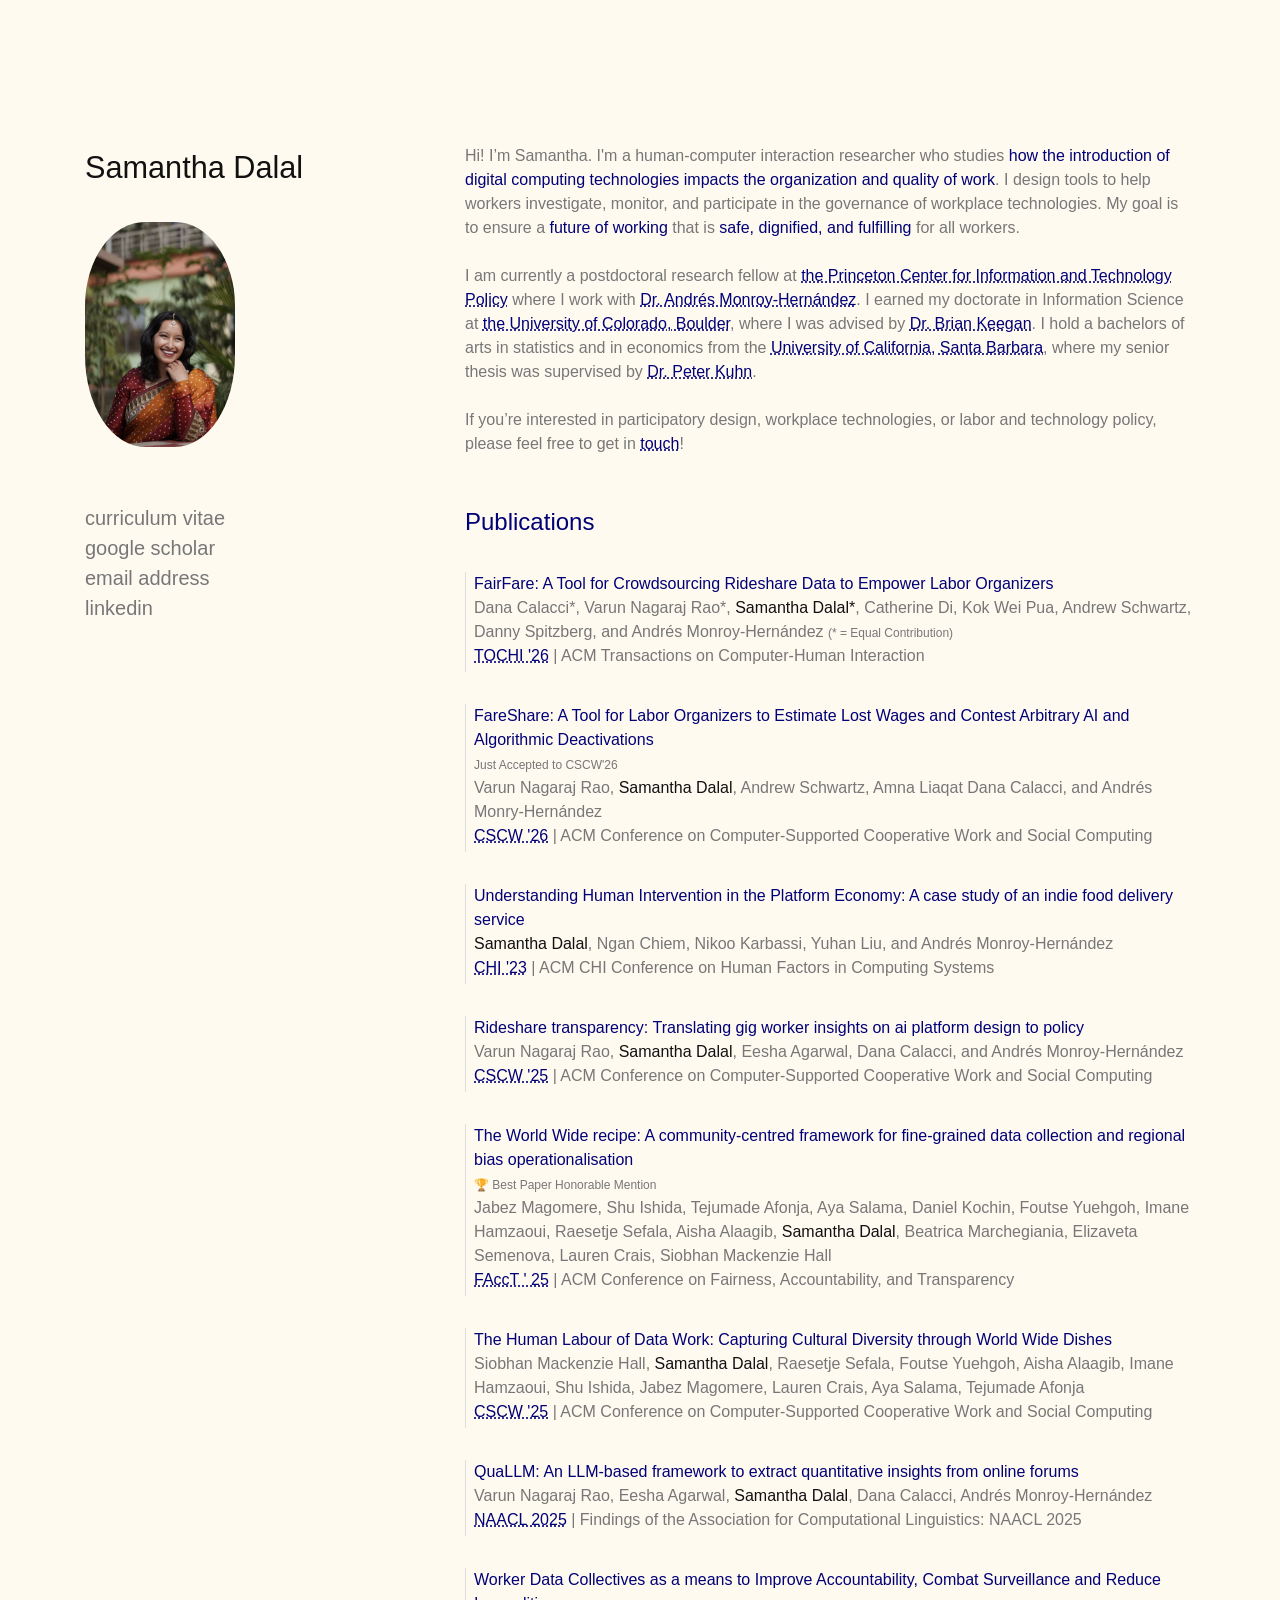
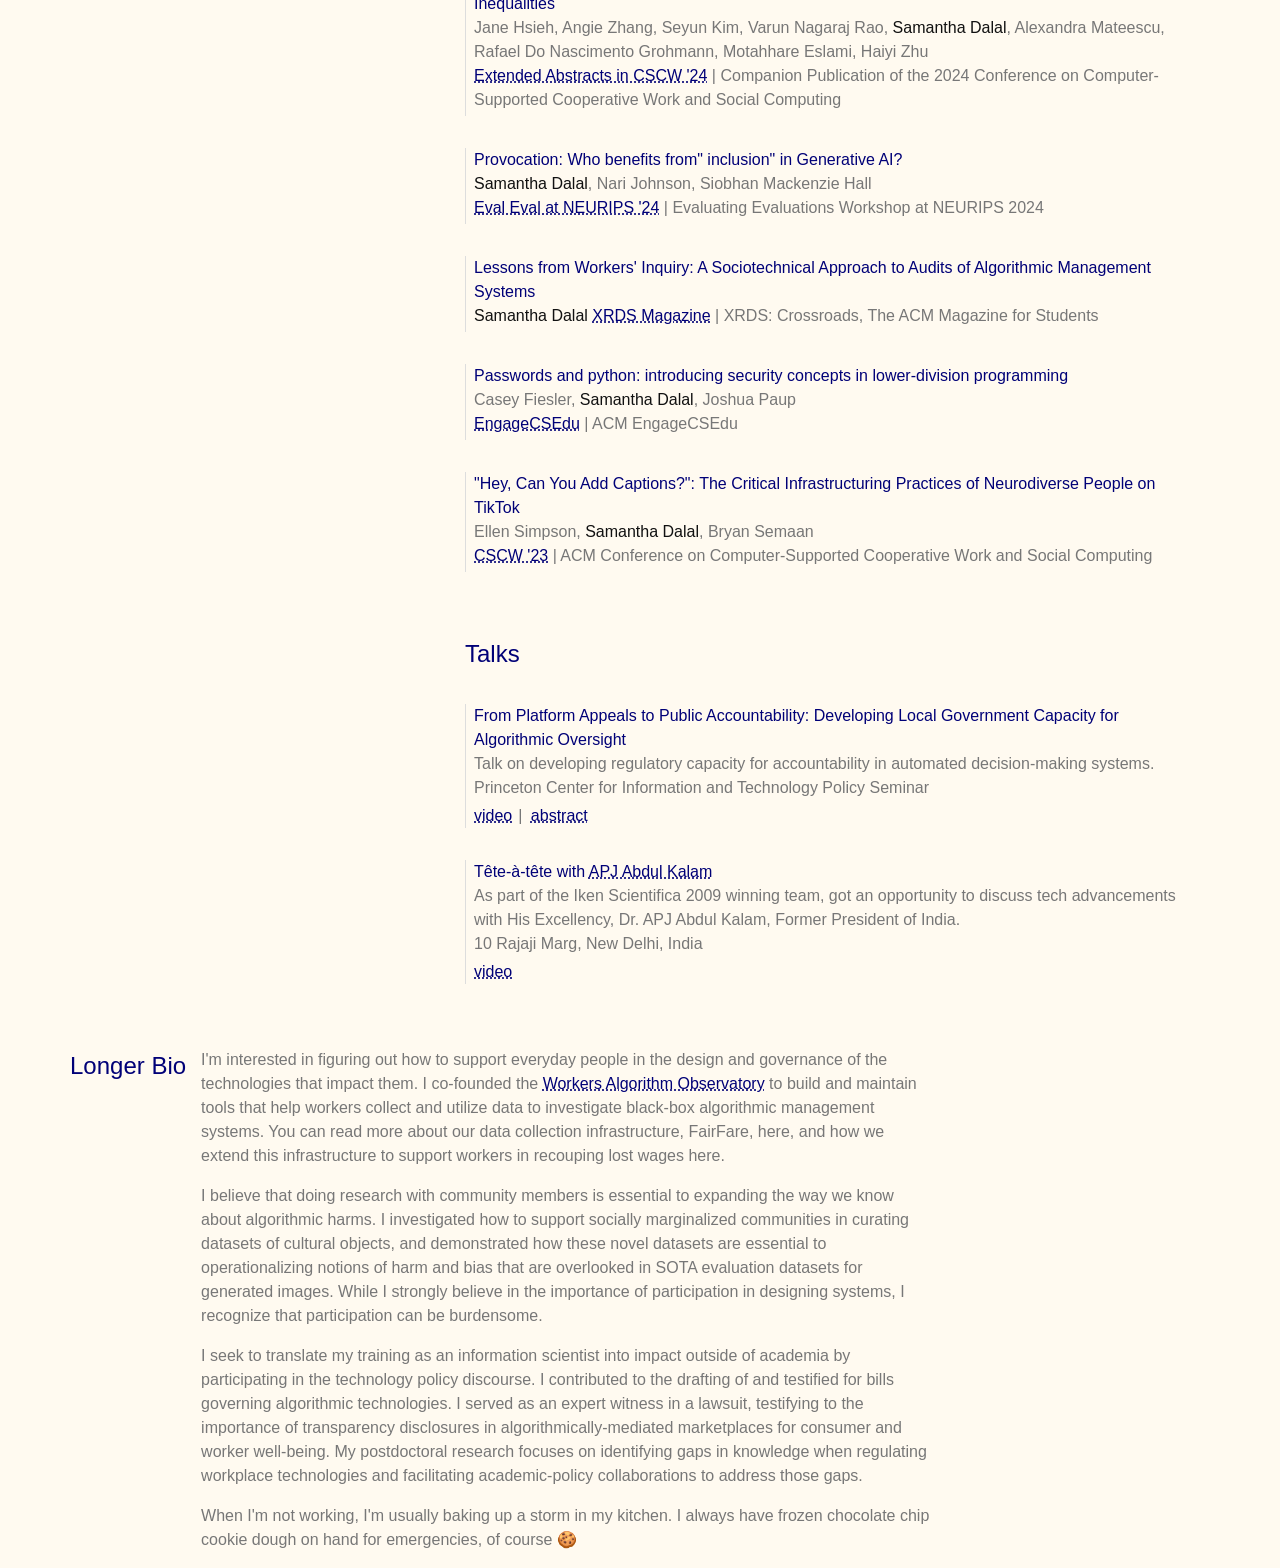
==== index.html @ c86e5bb7 "Update index.html" ====
<!doctype html>
<html lang="en">
  <head>

    <!-- Required meta tags -->
    <meta charset="utf-8">
    <meta name="viewport" content="width=device-width, initial-scale=1, shrink-to-fit=no">
    <meta name="description" content="Post-doctoral Fellow, Center for Information Technology Policy @ Princeton University">
    <meta name="author" content="Samantha Dalal">
    <meta name="theme-color" content="#222222">

    <link rel="apple-touch-icon" sizes="180x180" href="images/nicons/apple-touch-icon.png">
    <link rel="icon" type="image/png" sizes="32x32" href="images/nicons/favicon-32x32.png">
    <link rel="icon" type="image/png" sizes="16x16" href="images/nicons/favicon-16x16.png">

    <!-- Bootstrap CSS -->
    <link rel="stylesheet" href="https://stackpath.bootstrapcdn.com/bootstrap/4.4.1/css/bootstrap.min.css" integrity="sha384-Vkoo8x4CGsO3+Hhxv8T/Q5PaXtkKtu6ug5TOeNV6gBiFeWPGFN9MuhOf23Q9Ifjh" crossorigin="anonymous">
    <link rel="stylesheet" href="assets/style-3.css">
      
    <title>Samantha Dalal</title>
  </head>
  <body>
    <!-- <h1>Hello, world!</h1> -->
    <div class="container pt-5 allstuffp">
        <div class="row pt-5 allstuff">
            <div class="col-md-4 pt-5">
                <div class="fixed-posi">
                <p class="name">Samantha Dalal</p>
                <img src="images/DALAL_MSR_SMC_headshot.jpeg" class="profilepic pt-3 pb-2">
                <div class="pt-5 menur"><a class="menulink" target="_blank" href="assets/DALAL_CV_2025.pdf">curriculum vitae</a></div>
                <div class=""><a class="menulink" target="_blank" href="https://scholar.google.com/citations?user=IzIMNGkAAAAJ&hl=en">google scholar</a></div>
                <div class=""><a class="menulink" target="_blank" href="mailto:sd3765@princeton.edu">email address</a></div>
                <div class=""><a class="menulink" target="_blank" href="https://www.linkedin.com/in/samanthadalal/">linkedin</a></div>
                

                <!-- <div class="pt-5">usercontext</div> -->
                <!-- <div class="">travel history</div> -->
                <!-- <div class="">this template</div> -->
                </div>
            </div>
            <div class="col-md-8 pt-5 about">
              Hi! I’m Samantha. I'm a human-computer interaction researcher who studies <span style="color: #007;">how the introduction of digital 
              computing technologies impacts the organization and quality of work</span>. I design tools to help workers 
              investigate, monitor, and participate in the governance of workplace technologies. 
              My goal is to ensure a <span style="color: #007;">future of working</span> that is <span style="color: #007;">safe, dignified, and fulfilling</span> for all workers. <br> <br>

              I am currently a postdoctoral research fellow at <a class="in-text"
              href="https://citp.princeton.edu/"
              target="_blank">the Princeton Center for Information and Technology Policy</a> where I work with 
              <a class="in-text"
              href="https://www.andresmh.com/" 
              target="_blank">Dr. Andrés Monroy-Hernández</a>. I earned my doctorate in Information Science at <a class="in-text"
              href="https://www.colorado.edu/cmdi/infoscience"
              target="_blank">the University of Colorado, Boulder</a>, where I was advised by  <a class="in-text"
              href="https://www.brianckeegan.com/" 
              target="_blank">Dr. Brian Keegan</a>. I hold a bachelors of arts in statistics and in economics from the <a class="in-text"
              href="https://www.ucsb.edu/"
              target="_blank">University of California, Santa Barbara</a>, where my senior thesis was supervised by <a class="in-text"
              href="https://econ.ucsb.edu/people/faculty/peter-kuhn" 
              target="_blank">Dr. Peter Kuhn</a>.<br> <br>
              
              If you’re interested in participatory design, workplace technologies, or labor and technology policy, please feel 
              free to get in <a class="in-text" href="mailto:sd3765@princeton.edu">touch</a>!

                 <p class="header pt-5">Publications</p>
                 <div class="py-2">
                 <p class="paper my-2 pl-2">
                     <a class="papertitle" href="https://dl.acm.org/doi/10.1145/3769680" target="_blank">FairFare: A Tool for Crowdsourcing Rideshare Data to Empower Labor Organizers</a><br>
                     Dana Calacci*, Varun Nagaraj Rao*, <span class="thisauthor">Samantha Dalal*</span>, Catherine Di, Kok Wei Pua, Andrew Schwartz,
                     Danny Spitzberg, and Andrés Monroy-Hernández
                     <span class="noter"> (* = Equal Contribution)</span><br>
                     <span class="conf"><a class="confshort" href="https://dl.acm.org/journal/tochi">TOCHI '26</a> | ACM Transactions on Computer-Human Interaction</span><br>
                 </p>
                 </div>
                 <div class="py-2">
                 <p class="paper my-2 pl-2">
                     <a class="papertitle" href="https://arxiv.org/abs/2505.08904" target="_blank">FareShare: A Tool for Labor Organizers to Estimate Lost Wages and Contest Arbitrary 
                    AI and Algorithmic Deactivations</a><br>
                   <span class="noter">Just Accepted to CSCW'26</span><br>
                     Varun Nagaraj Rao, <span class="thisauthor">Samantha Dalal</span>, Andrew Schwartz, Amna Liaqat
                     Dana Calacci, and Andrés Monry-Hernández
                     <span class="conf"><a class="confshort" href="https://cscw.acm.org/2026/">CSCW '26</a> | ACM Conference on Computer-Supported Cooperative Work
                       and Social Computing</span><br>
                 </p>
                 </div>
                <div class="py-2">
                 <p class="paper my-2 pl-2">
                     <a class="papertitle" href="https://dl.acm.org/doi/abs/10.1145/3544548.3581517" target="_blank">Understanding Human Intervention in the Platform Economy: A case study of an indie food delivery service</a><br>
                    <span class="thisauthor">Samantha Dalal</span>, Ngan Chiem, Nikoo Karbassi, Yuhan Liu, and Andrés Monroy-Hernández
                     <span class="conf"><a class="confshort" href="https://chi2023.acm.org/">CHI '23</a> | ACM CHI Conference on Human Factors in Computing Systems</span><br>
                 </p>   </div>
                 <div class="py-2">
                 <p class="paper my-2 pl-2">
                     <a class="papertitle" href="https://dl.acm.org/doi/abs/10.1145/3711059" target="_blank">Rideshare transparency: Translating gig worker insights on ai platform design to policy</a><br>
                     Varun Nagaraj Rao, <span class="thisauthor">Samantha Dalal</span>, Eesha Agarwal, Dana Calacci, and Andrés Monroy-Hernández<br>
                     <span class="conf"><a class="confshort" href="https://cscw.acm.org/2025/">CSCW '25</a> | ACM Conference on Computer-Supported Cooperative Work
                       and Social Computing</span><br>
                 </p>
                 </div>
                 <div class="py-2">
                 <p class="paper my-2 pl-2">
                     <a class="papertitle" href="https://dl.acm.org/doi/abs/10.1145/3715275.3732019" target="_blank">The World Wide recipe: A community-centred framework for fine-grained data collection and 
                       regional bias operationalisation</a><br>
                    <span class="noter"> 🏆 Best Paper Honorable Mention</span><br>
                     Jabez Magomere, Shu Ishida, Tejumade Afonja, Aya Salama, Daniel Kochin, Foutse Yuehgoh, Imane Hamzaoui, Raesetje Sefala, Aisha Alaagib,
                   <span class="thisauthor">Samantha Dalal</span>, Beatrica Marchegiania, Elizaveta Semenova, Lauren Crais, Siobhan Mackenzie Hall<br>
                     <span class="conf"><a class="confshort" href="https://facctconference.org/">FAccT ' 25</a> | ACM Conference on Fairness, Accountability, and Transparency</span><br>
                 </p>
                 </div>
                 <div class="py-2">
                 <p class="paper my-2 pl-2">
                     <a class="papertitle" href="https://dl.acm.org/doi/abs/10.1145/3757673" target="_blank">The Human Labour of Data Work: Capturing Cultural Diversity through World Wide Dishes</a><br>
                    Siobhan Mackenzie Hall, <span class="thisauthor">Samantha Dalal</span>, Raesetje Sefala, Foutse Yuehgoh, Aisha Alaagib,
                   Imane Hamzaoui, Shu Ishida, Jabez Magomere, Lauren Crais, Aya Salama, Tejumade Afonja<br>
                     <span class="conf"><a class="confshort" href="https://cscw.acm.org/2025/">CSCW '25</a> |
                         ACM Conference on Computer-Supported Cooperative Work and Social Computing</span><br>
                 </p>   </div>
                 <div class="py-2">
                 <p class="paper my-2 pl-2">
                     <a class="papertitle" href="https://aclanthology.org/2025.findings-naacl.74/" target="_blank">QuaLLM: An LLM-based framework to extract quantitative insights from online forums</a><br>
                     Varun Nagaraj Rao, Eesha Agarwal, <span class="thisauthor">Samantha Dalal</span>, Dana Calacci, Andrés Monroy-Hernández<br>
                     <span class="conf"><a class="confshort" href="https://aclanthology.org/">NAACL 2025</a> | Findings of the Association for Computational Linguistics: NAACL 2025</span> <br>
                 </p>   </div>
                 <div class="py-2">
                 <p class="paper my-2 pl-2">
                     <a class="papertitle" href="https://dl.acm.org/doi/10.1145/3678884.3681829" target="_blank"> Worker Data Collectives as a means to Improve Accountability, Combat Surveillance and Reduce Inequalities</a><br>
                     Jane Hsieh, Angie Zhang, Seyun Kim, Varun Nagaraj Rao, <span class="thisauthor">Samantha Dalal</span>, Alexandra Mateescu,
                   Rafael Do Nascimento Grohmann, Motahhare Eslami, Haiyi Zhu
                     <span class="conf"><a class="confshort" href="https://dl.acm.org/doi/proceedings/10.1145/3678884">Extended Abstracts in CSCW '24</a> | 
                       Companion Publication of the 2024 Conference on Computer-Supported Cooperative Work and Social Computing</span> <br>
                 </p>   </div>
                 <div class="py-2">
                 <p class="paper my-2 pl-2">
                     <a class="papertitle" href="https://arxiv.org/abs/2411.09102" target="_blank">Provocation: Who benefits from" inclusion" in Generative AI?</a><br>
                    <span class="thisauthor">Samantha Dalal</span>, Nari Johnson, Siobhan Mackenzie Hall<br>
                     <span class="conf"><a class="confshort" href="https://evalevalai.com/about/">Eval Eval at NEURIPS '24</a> | Evaluating Evaluations Workshop at NEURIPS 2024</span> <br>
                 </p></div>

                 <div class="py-2">
                 <p class="paper my-2 pl-2">
                     <a class="papertitle" href="https://dl.acm.org/doi/abs/10.1145/3665598" target="_blank">Lessons from Workers' Inquiry: A Sociotechnical Approach to Audits of Algorithmic Management Systems</a><br>
                    <span class="thisauthor">Samantha Dalal</span>
                     <span class="conf"><a class="confshort" href="https://dl.acm.org/toc/xrds/2024/30/4">XRDS Magazine</a> | XRDS: Crossroads, The ACM Magazine for Students</span> <br>
                 </p></div>
              
                 <div class="py-2">
                 <p class="paper my-2 pl-2">
                     <a class="papertitle" href="https://dl.acm.org/doi/pdf/10.1145/3631988" target="_blank">Passwords and python: introducing security concepts in lower-division programming</a><br>
                    Casey Fiesler, <span class="thisauthor">Samantha Dalal</span>, Joshua Paup<br>
                     <span class="conf"><a class="confshort" href="https://www.engage-csedu.org/">EngageCSEdu</a> | ACM EngageCSEdu</span> <br>
                 </p></div>

                 <div class="py-2">
                 <p class="paper my-2 pl-2">
                     <a class="papertitle" href="https://dl.acm.org/doi/abs/10.1145/3579490" target="_blank">"Hey, Can You Add Captions?": The Critical Infrastructuring Practices of Neurodiverse People on TikTok</a><br>
                    Ellen Simpson, <span class="thisauthor">Samantha Dalal</span>, Bryan Semaan<br>
                     <span class="conf"><a class="confshort" href="https://evalevalai.com/about/">CSCW '23</a> | ACM Conference on Computer-Supported Cooperative Work
                       and Social Computing</span> <br>
                 </p></div>

                 <p class="header pt-5">Talks</p>
                 <div class="py-2">
                 <p class="paper my-2 pl-2">
                     <span class="papertitle">From Platform Appeals to Public Accountability: Developing Local Government Capacity for Algorithmic Oversight</span><br>
                     Talk on developing regulatory capacity for accountability in automated decision-making systems.<br>
                     <span class="conf">Princeton Center for Information and Technology Policy Seminar</span><br>
                     <a class="tag" href="https://mediacentral.princeton.edu/media/CITP+Seminar%3A+Samantha+Dalal+-+From+Platform+Appeals+to+Public+Accountability%3A+Developing+Local+Government+Capacity+for+Algorithmic+Oversight/1_ky76z384/13468231" target="_blank">video</a><span class="tagsep">|</span>
                     <a class="tag" href="https://citp.princeton.edu/events/2025/samantha-dalal-platform-appeals-public-accountability-developing-local-government"
                         target="_blank">abstract</a>
                 </p>
                 </div>
                 <div class="py-2">
                 <p class="paper my-2 pl-2">
                     <span class="papertitle">Tête-à-tête with <a
                             href="https://en.wikipedia.org/wiki/A._P._J._Abdul_Kalam" target="_blank">APJ Abdul
                             Kalam</a></span><br>
                     As part of the Iken Scientifica 2009 winning team, got an opportunity to discuss tech advancements
                     with His Excellency, Dr. APJ Abdul Kalam, Former President of India.<br>
                     <span class="conf">10 Rajaji Marg, New Delhi, India</span><br>
                     <a class="tag" href="https://www.youtube.com/watch?v=oj-rT6CouZg" target="_blank">video</a>
                 </p>
                 </div>
                 </div>

          <p class="header pt-5">Longer Bio</p>
          <div class="col-md-8 pt-5 about">
           <p>
            I'm interested in figuring out how to support everyday people in the design and governance 
            of the technologies that impact them. I co-founded the <a href="https://wao.cs.princeton.edu/" target="_blank">Workers Algorithm Observatory</a> 
            to build and maintain tools that help workers collect and utilize data to investigate black-box 
            algorithmic management systems. You can read more about our data collection infrastructure, 
            FairFare, here, and how we extend this infrastructure to support workers in recouping lost wages here.
        </p>
        <p>
            I believe that doing research with community members is essential to expanding the way we know 
            about algorithmic harms. I investigated how to support socially marginalized communities in curating 
            datasets of cultural objects, and demonstrated how these novel datasets are essential to 
            operationalizing notions of harm and bias that are overlooked in SOTA evaluation datasets for 
            generated images. While I strongly believe in the importance of participation in designing systems, 
            I recognize that participation can be burdensome.
        </p>
        <p>
            I seek to translate my training as an information scientist into impact outside of academia by 
            participating in the technology policy discourse. I contributed to the drafting of and testified 
            for bills governing algorithmic technologies. I served as an expert witness in a lawsuit, testifying 
            to the importance of transparency disclosures in algorithmically-mediated marketplaces for consumer 
            and worker well-being. My postdoctoral research focuses on identifying gaps in knowledge when 
            regulating workplace technologies and facilitating academic-policy collaborations to address those gaps.
        </p>
        <p>
            When I'm not working, I'm usually baking up a storm in my kitchen. I always have frozen chocolate 
            chip cookie dough on hand for emergencies, of course 🍪
        </p>
          </div>      
<!-- 
          <div class="collapsible-section">
    <button class="collapsible-header" id="aboutMeToggle">
        <span class="header" style="margin: 0; display: inline;">Longer Bio</span>
        <span class="toggle-icon">▼</span>
    </button>
    <div class="collapsible-content" id="aboutMeContent">
        <p>
            I'm interested in figuring out how to support everyday people in the design and governance 
            of the technologies that impact them. I co-founded the <a href="https://wao.cs.princeton.edu/" target="_blank">Workers Algorithm Observatory</a> 
            to build and maintain tools that help workers collect and utilize data to investigate black-box 
            algorithmic management systems. You can read more about our data collection infrastructure, 
            FairFare, here, and how we extend this infrastructure to support workers in recouping lost wages here.
        </p>
        <p>
            I believe that doing research with community members is essential to expanding the way we know 
            about algorithmic harms. I investigated how to support socially marginalized communities in curating 
            datasets of cultural objects, and demonstrated how these novel datasets are essential to 
            operationalizing notions of harm and bias that are overlooked in SOTA evaluation datasets for 
            generated images. While I strongly believe in the importance of participation in designing systems, 
            I recognize that participation can be burdensome.
        </p>
        <p>
            I seek to translate my training as an information scientist into impact outside of academia by 
            participating in the technology policy discourse. I contributed to the drafting of and testified 
            for bills governing algorithmic technologies. I served as an expert witness in a lawsuit, testifying 
            to the importance of transparency disclosures in algorithmically-mediated marketplaces for consumer 
            and worker well-being. My postdoctoral research focuses on identifying gaps in knowledge when 
            regulating workplace technologies and facilitating academic-policy collaborations to address those gaps.
        </p>
        <p>
            When I'm not working, I'm usually baking up a storm in my kitchen. I always have frozen chocolate 
            chip cookie dough on hand for emergencies, of course 🍪
        </p>
    </div>
</div>
          -->

          <!--  
          <div class="row text-center py-4">
                    <div class="mx-auto mt-2">
                        <img class="img-fluid instilogo p-1" src="images/bitspilani.png">
                        <div class="institution">BITS Pilani</div>
                        <div class="years">2015 - 2018</div>
                    </div>
                    <div class="mx-auto mt-2">
                        <img class="img-fluid instilogo p-3" src="images/mozilla1.png">
                        <div class="institution">Mozilla</div>
                        <div class="years">S2017</div>
                    </div>
                    <div class="mx-auto mt-2">
                        <img class="img-fluid instilogo p-2" src="images/julia1.png">
                        <div class="institution">Julia Computing</div>
                        <div class="years">S2018</div>
                    </div>
                    <div class="mx-auto mt-2">
                        <img class="img-fluid instilogo p-3" src="images/ucl1.png">
                        <div class="institution">University College London</div>
                        <div class="years">S2018</div>
                    </div>
                    <div class="mx-auto mt-2">
                        <img class="img-fluid instilogo p-1" src="images/CMU1.png">
                        <div class="institution">Carnegie Mellon</div>
                        <div class="years">F2018</div>
                    </div>
                    <div class="mx-auto mt-2">
                        <img class="img-fluid instilogo p-2" src="images/microsoft_research_logo.jpg">
                        <div class="institution">Microsoft Research</div>
                        <div class="years">2019 - Present</div>
                    </div>
                </div> -->

            </div>
            
        </div>
    </div>

    <!-- Optional JavaScript -->
    <!-- jQuery first, then Popper.js, then Bootstrap JS -->
    <script src="https://code.jquery.com/jquery-3.4.1.slim.min.js" integrity="sha384-J6qa4849blE2+poT4WnyKhv5vZF5SrPo0iEjwBvKU7imGFAV0wwj1yYfoRSJoZ+n" crossorigin="anonymous"></script>
    <script src="https://cdn.jsdelivr.net/npm/popper.js@1.16.0/dist/umd/popper.min.js" integrity="sha384-Q6E9RHvbIyZFJoft+2mJbHaEWldlvI9IOYy5n3zV9zzTtmI3UksdQRVvoxMfooAo" crossorigin="anonymous"></script>
    <script src="https://stackpath.bootstrapcdn.com/bootstrap/4.4.1/js/bootstrap.min.js" integrity="sha384-wfSDF2E50Y2D1uUdj0O3uMBJnjuUD4Ih7YwaYd1iqfktj0Uod8GCExl3Og8ifwB6" crossorigin="anonymous"></script>
    <script src="assets/style-3.js"></script>
</body>
  <style>
  </style>
</html>
---- assets/style-3.css ----
/* Collapsible Section Styles */
.collapsible-section {
    margin: 30px 0;
    padding-top: 20px;
}

.collapsible-header {
    width: 100%;
    max-width: 100%
    background-color: transparent;
    border: none;
    padding: 0;
    padding-top: 5px
    text-align: left;
    cursor: pointer;
    display: inline-flex;
    justify-content: space-between;
    align-items: center;
    font-family: inherit;
}

.collapsible-header:hover {
    background-color: transparent;
}

.collapsible-header h3 {
    color: #333;
    font-weight: 300;
}

.toggle-icon {
    font-size: 18px;
    transition: transform 0.3s ease;
    color: #666;
}

.toggle-icon.rotated {
    transform: rotate(-180deg);
}

.collapsible-content {
    max-height: 0;
    overflow: hidden;
    transition: max-height 0.4s ease;
    background-color: transparent;
}

.collapsible-content.active {
    max-height: 1000px; /* Adjust if your content is taller */
    padding: 10px 0;
}

.collapsible-content p {
    margin-bottom: 15px;
    line-height: 1.6;
}

.collapsible-content p:last-child {
    margin-bottom: 0;
}
.instilogo {
    height: 50px;
    filter: grayscale(20%);
}

a:hover {
    /* font-weight: 400; */
    text-decoration: none;
    transition-duration: 0.3s;
    transition-timing-function: linear;
    /* color: #444; */
}


.noter {
    font-size: 9pt;
}

.tagsep {
    padding: 4px;
}

.tag {
    padding-right: 2px;
}

.confshort {
    font-weight: 300;
}

.conf {
    display: inline-block;
    padding-bottom: 4px;
}

.paper {
    border-left: 1px solid #ddd;
}

.menulink:hover {
    color: #111;
}

.profilepic {
    width: 150px;
    border-radius: 40%;
    filter: grayscale(30%);
}

@media (min-width: 768px) {
    .fixed-posi {
        /* width: 50%;
            margin-left: 50%;
            min-height:100%; */
        position: fixed;
    }
}

@media only screen and (max-width: 900px) {
    .allstuff {
        padding-top: 0px !important;
    }

    .allstuffp {
        padding-top: 0px !important;
    }

    .profilepic {
        width: 90px;
        border-radius: 40%;
        padding-top: 0px !important;
        padding-bottom: 0px !important;
        filter: grayscale(30%);
    }

    .menur {
        padding-top: 18px !important;
    }

}

/* .thisauthor {
          color: #111;
          text-decoration: underline;
    } */
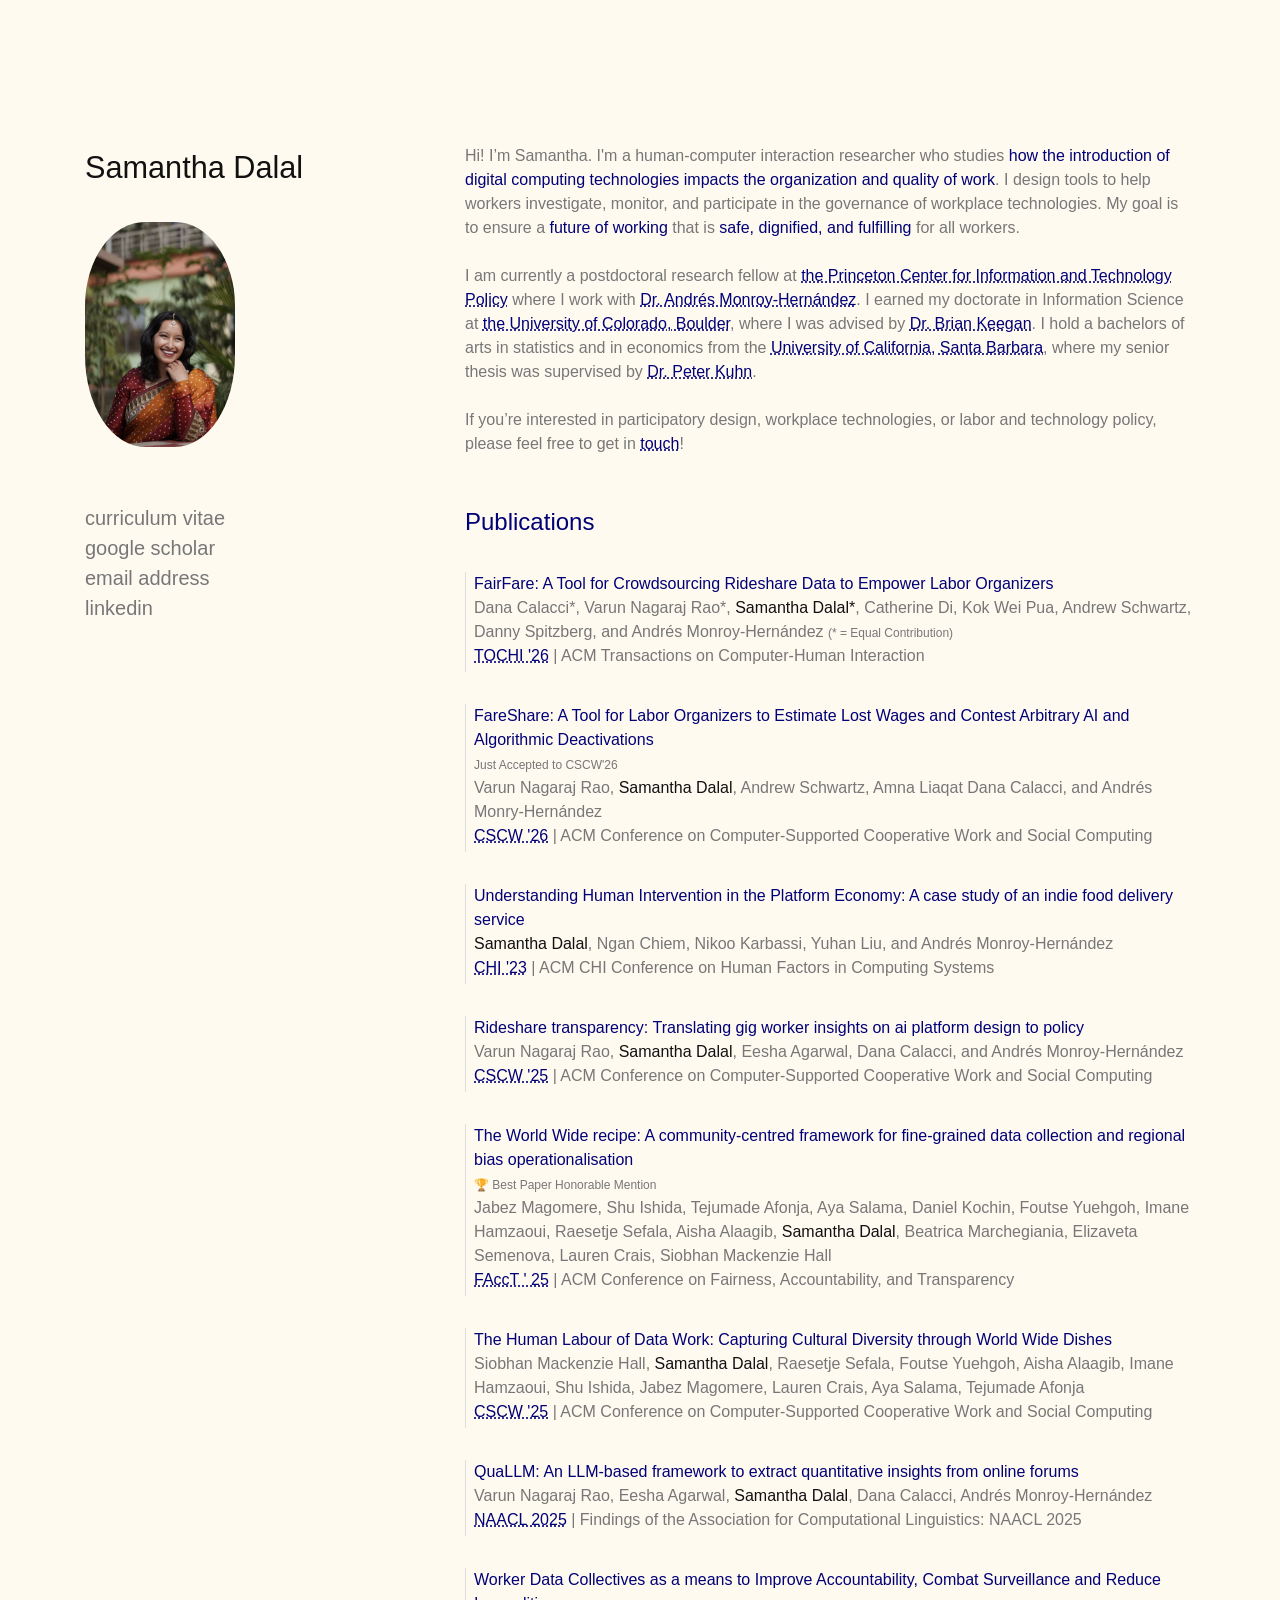
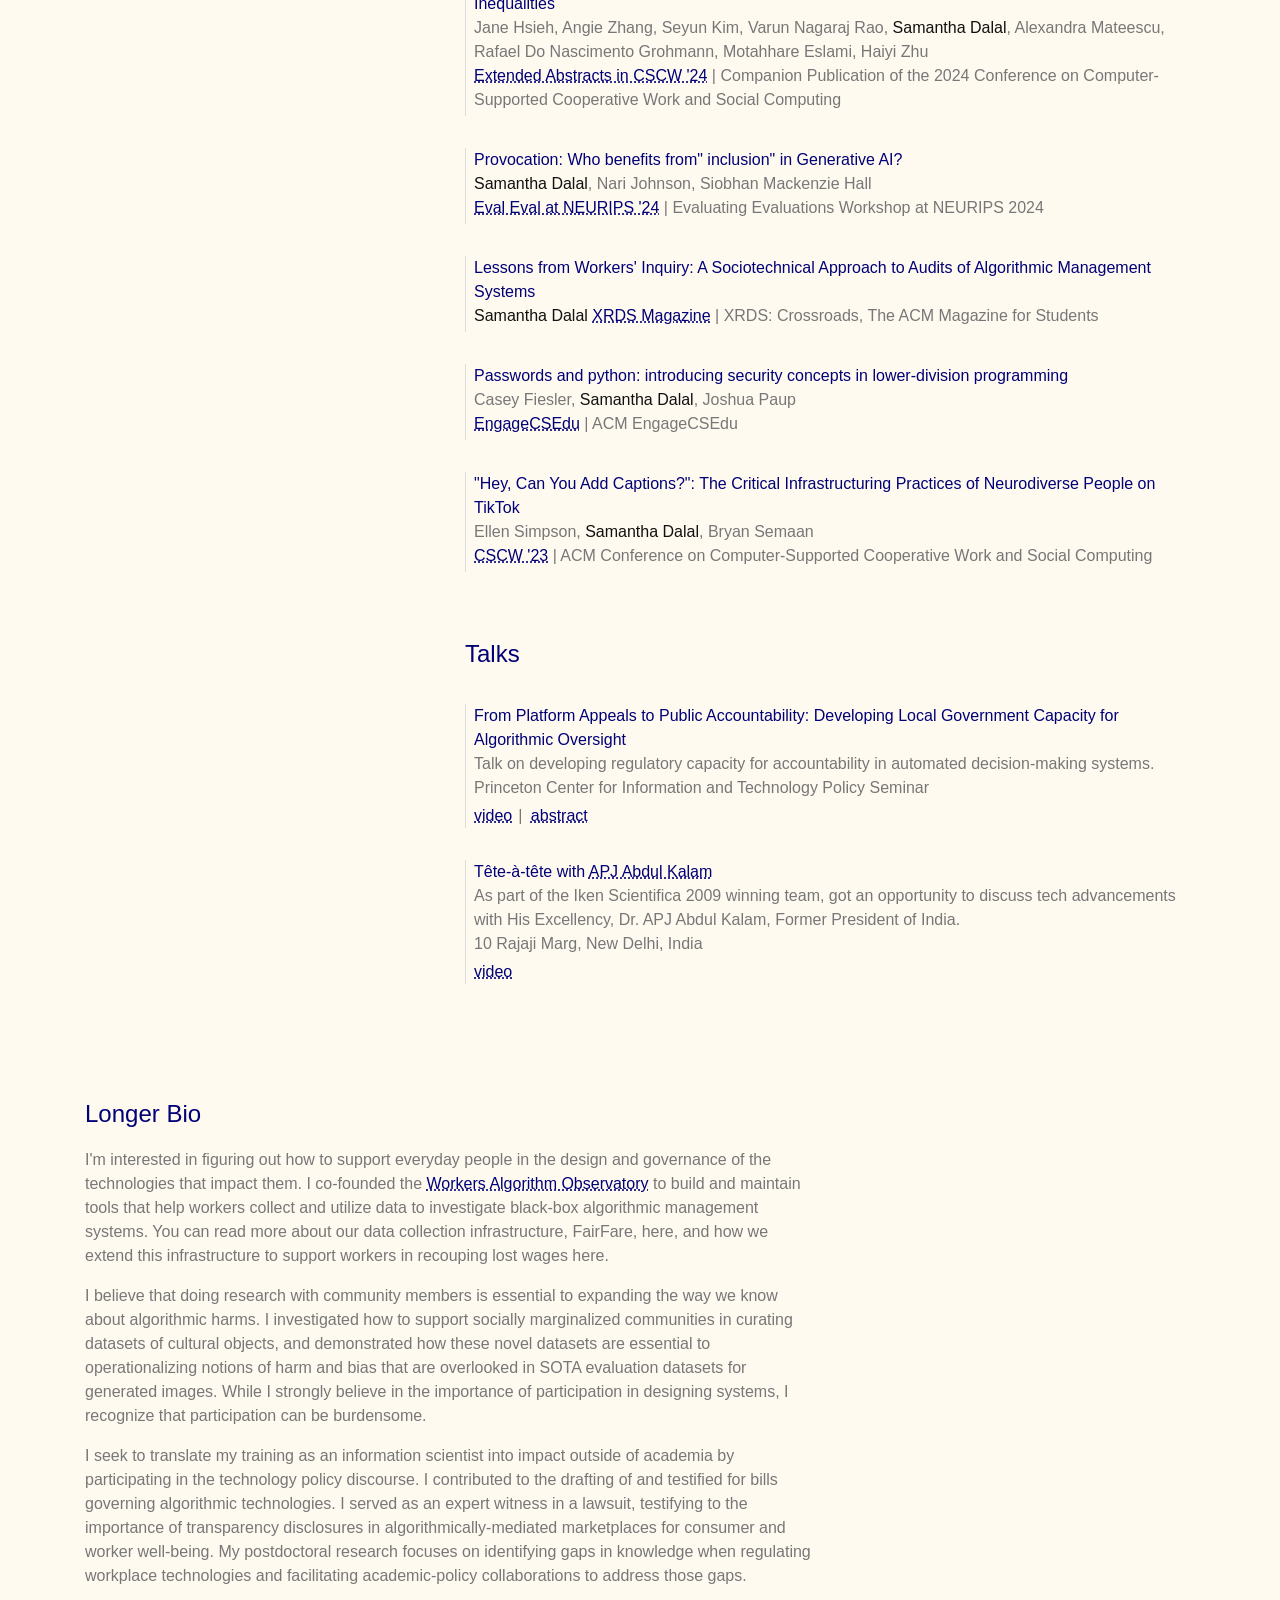
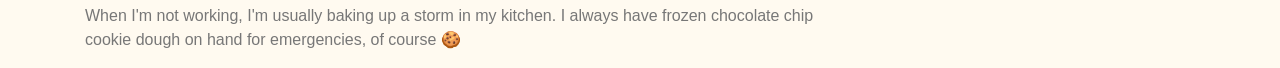
==== commit bba8aff0: "Update index.html" ====
--- a/index.html
+++ b/index.html
@@ -181,9 +181,9 @@
                  </p>
                  </div>
                  </div>
-
+          
+          <div class="col-md-8 pt-5 about">
           <p class="header pt-5">Longer Bio</p>
-          <div class="col-md-8 pt-5 about">
            <p>
             I'm interested in figuring out how to support everyday people in the design and governance 
             of the technologies that impact them. I co-founded the <a href="https://wao.cs.princeton.edu/" target="_blank">Workers Algorithm Observatory</a> 
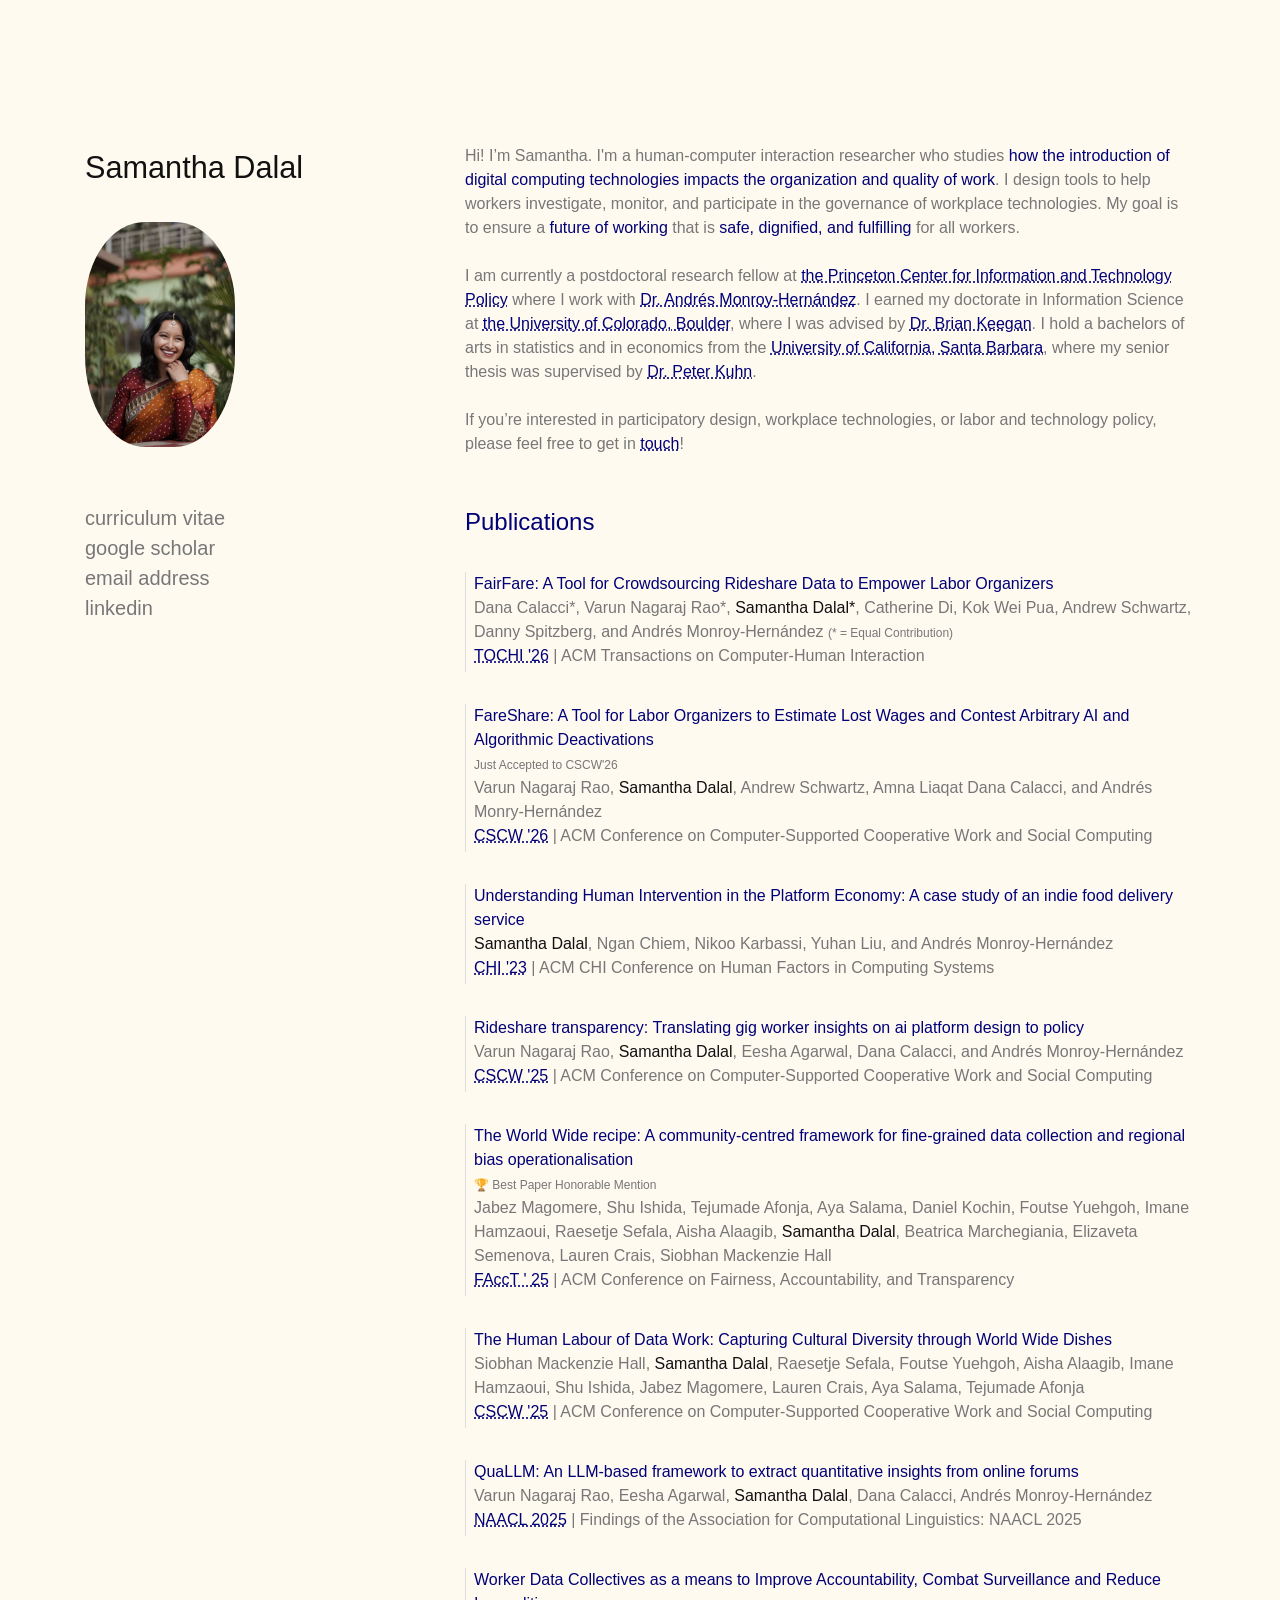
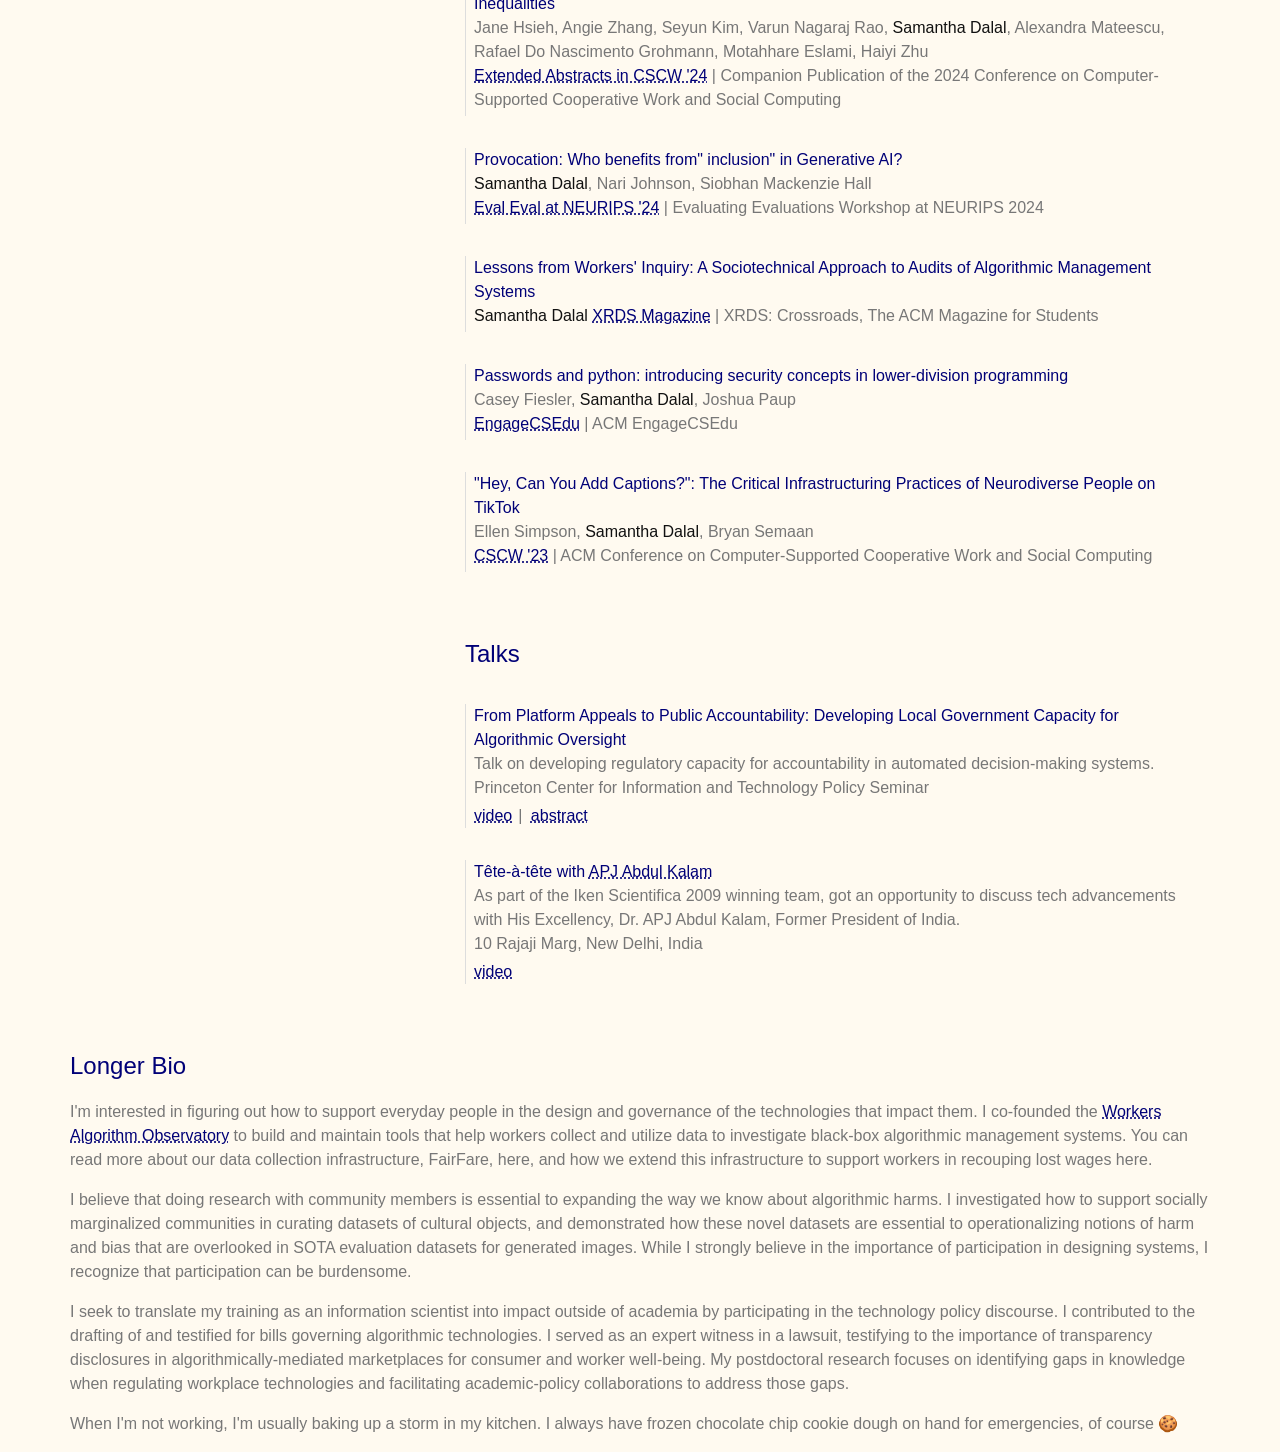
==== commit a7687121: "test removing div class for longer bio" ====
--- a/index.html
+++ b/index.html
@@ -182,7 +182,6 @@
                  </div>
                  </div>
           
-          <div class="col-md-8 pt-5 about">
           <p class="header pt-5">Longer Bio</p>
            <p>
             I'm interested in figuring out how to support everyday people in the design and governance 
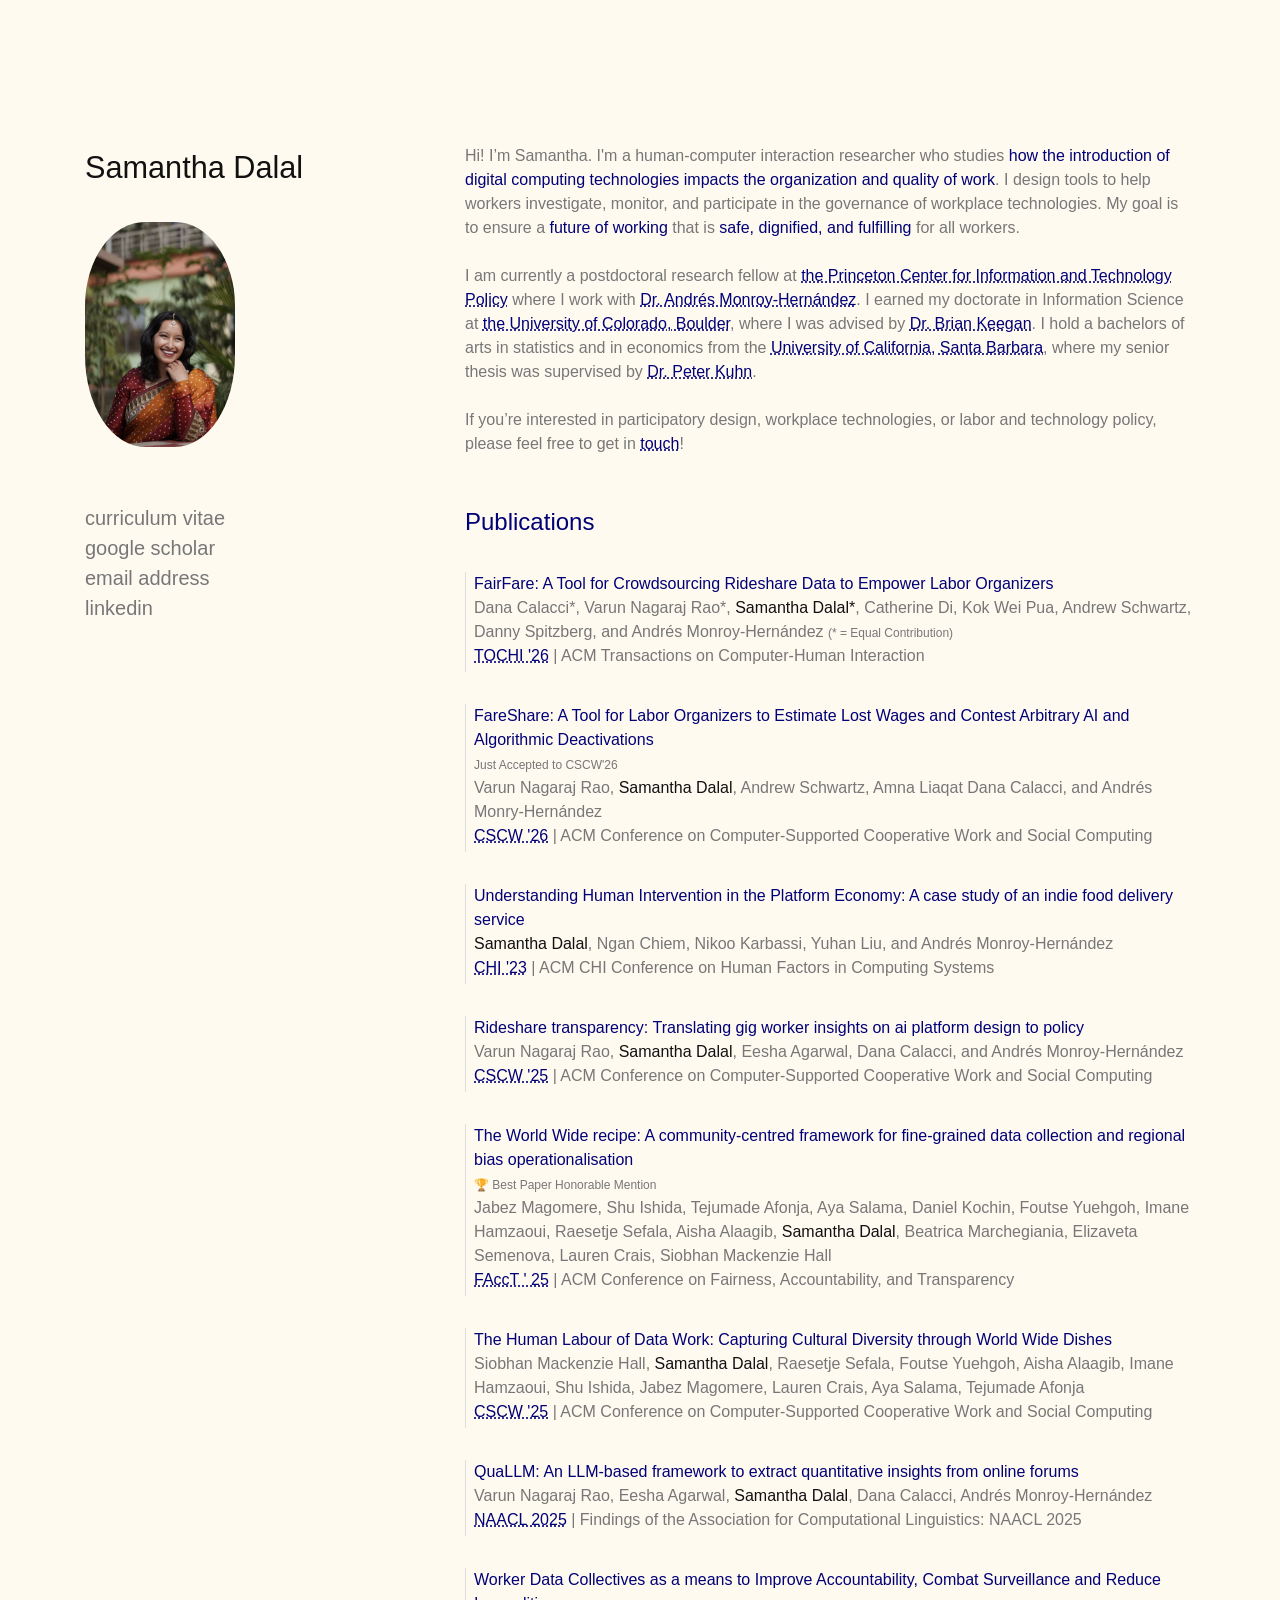
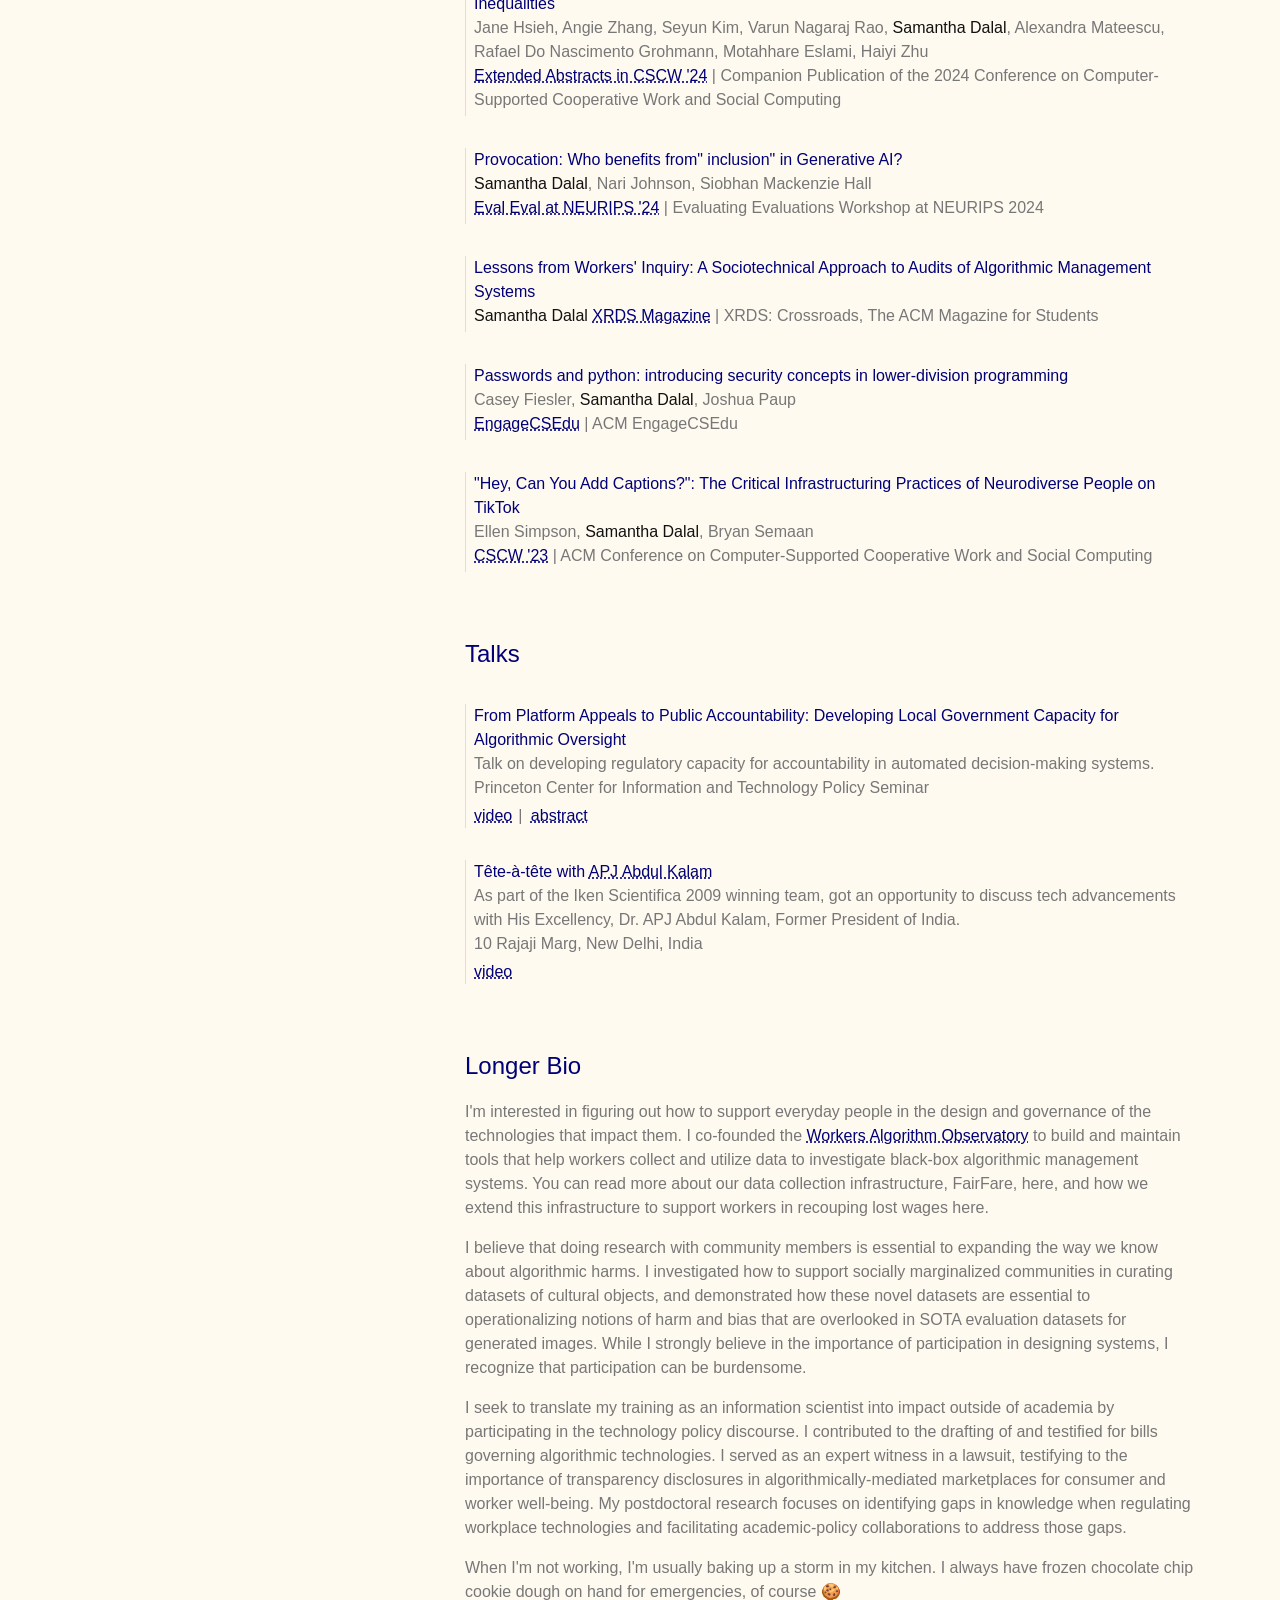
==== commit 789f4552: "move </div> from end of talks section to end of longer bio section" ====
--- a/index.html
+++ b/index.html
@@ -180,7 +180,6 @@
                      <a class="tag" href="https://www.youtube.com/watch?v=oj-rT6CouZg" target="_blank">video</a>
                  </p>
                  </div>
-                 </div>
           
           <p class="header pt-5">Longer Bio</p>
            <p>
@@ -210,7 +209,8 @@
             When I'm not working, I'm usually baking up a storm in my kitchen. I always have frozen chocolate 
             chip cookie dough on hand for emergencies, of course 🍪
         </p>
-          </div>      
+          </div>
+          </div>
 <!-- 
           <div class="collapsible-section">
     <button class="collapsible-header" id="aboutMeToggle">
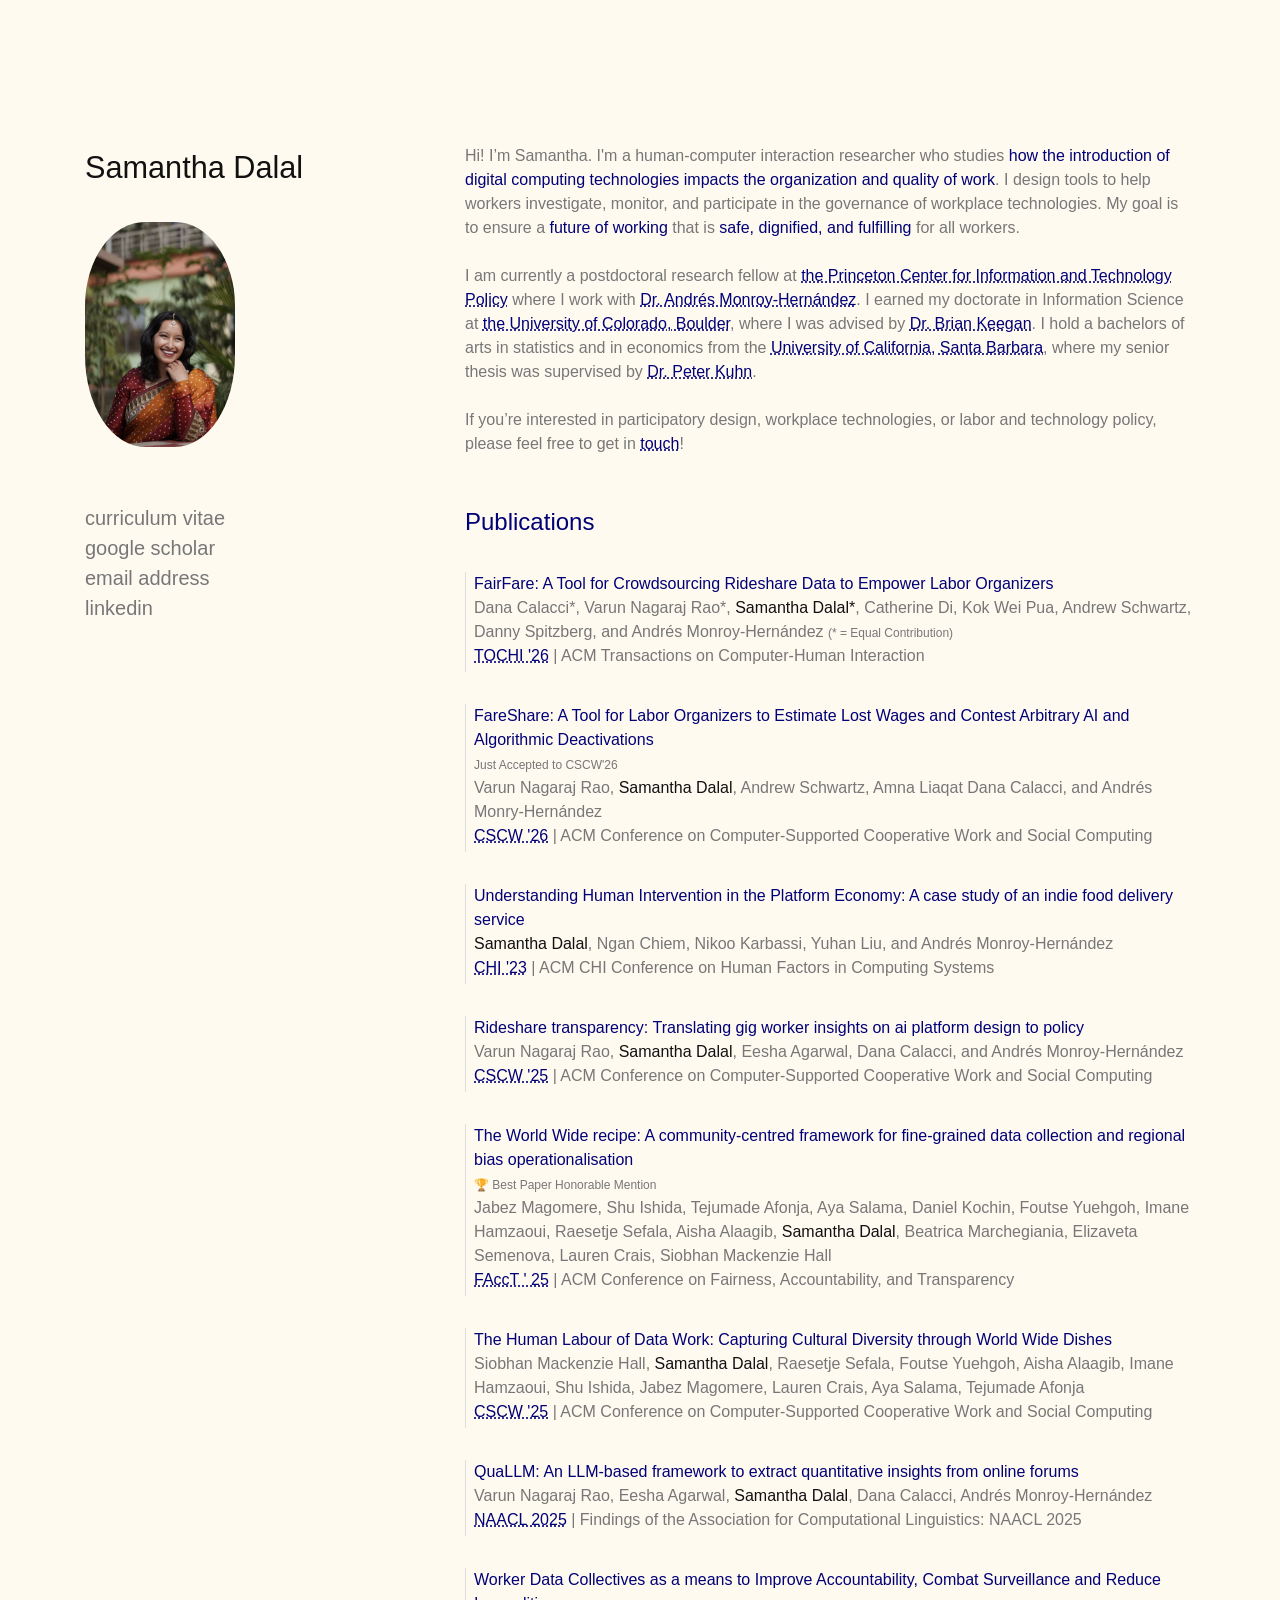
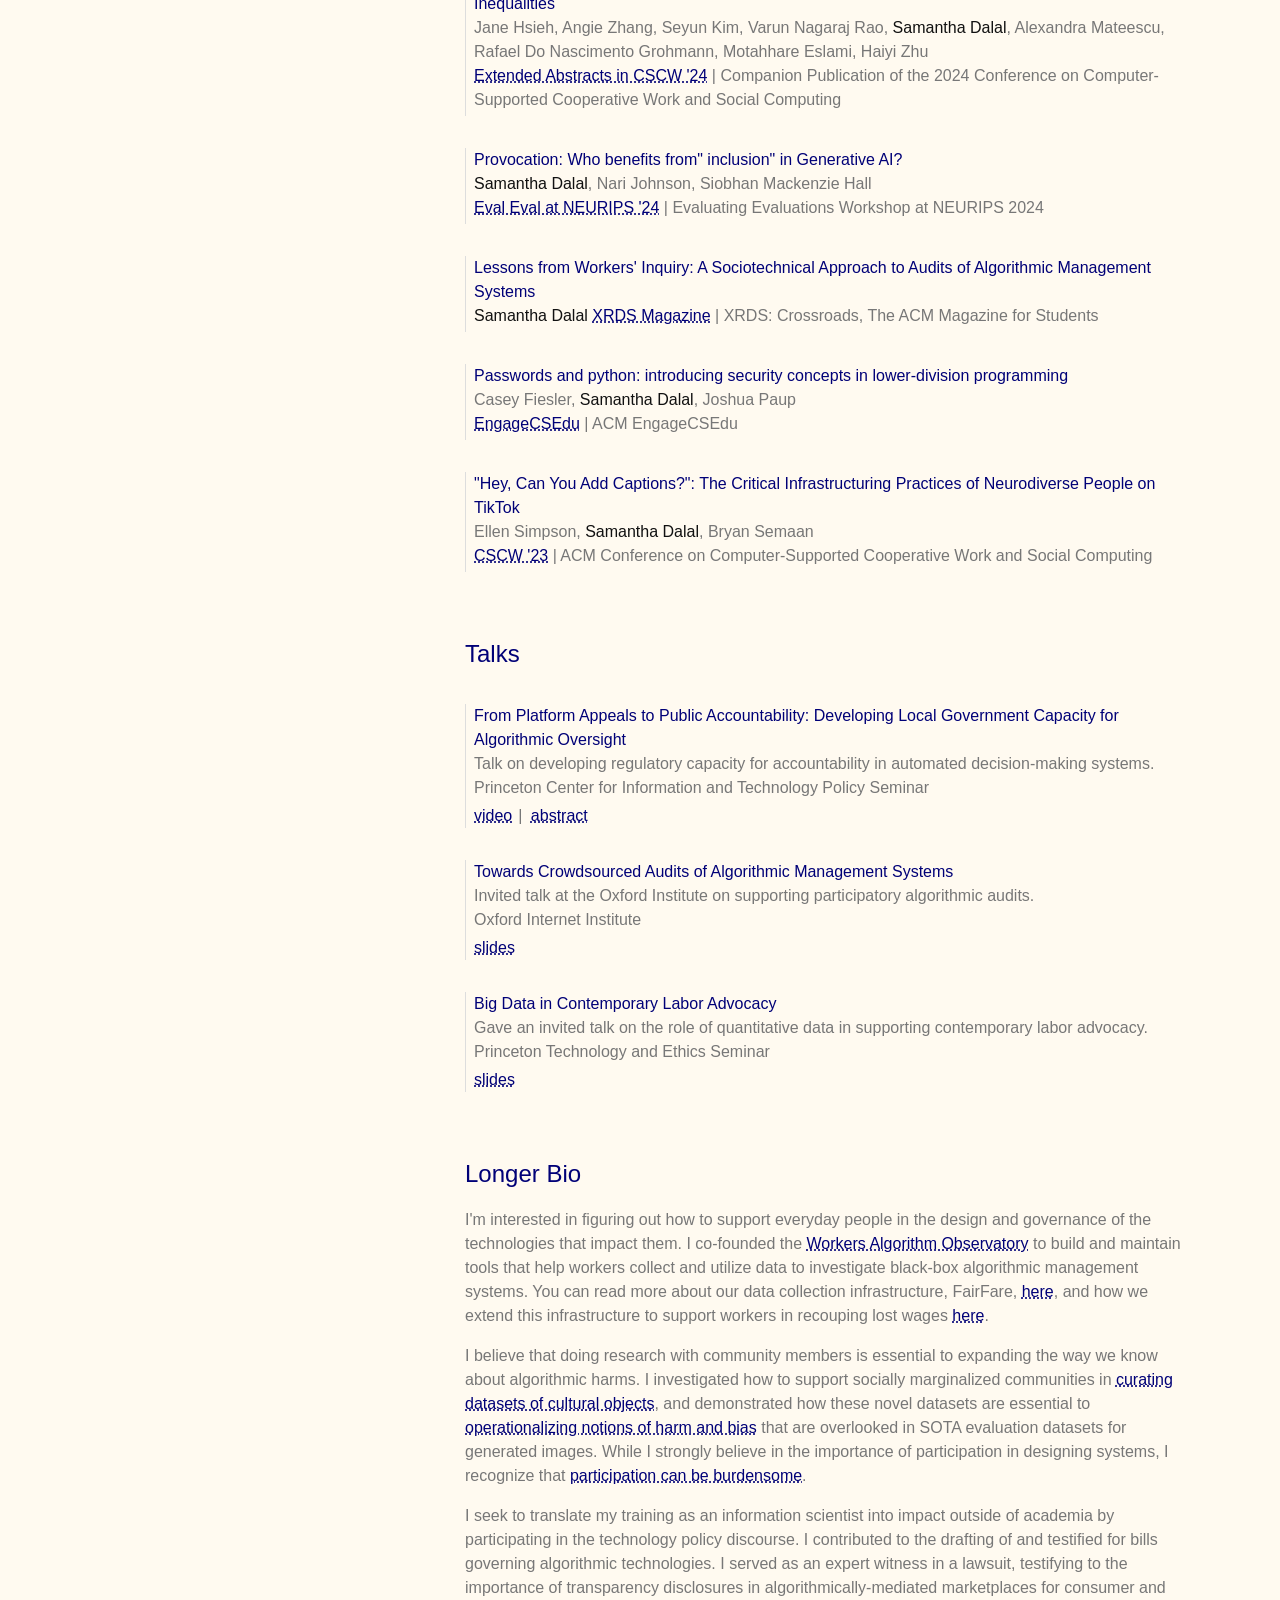
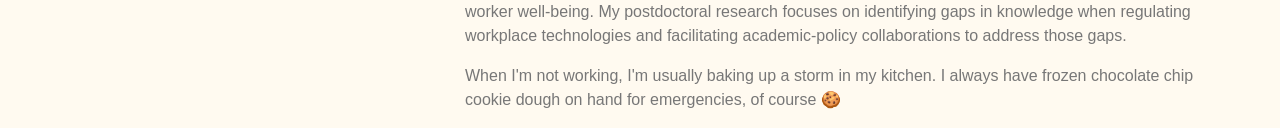
==== commit 1577baf1: "Finalize longer bio" ====
--- a/index.html
+++ b/index.html
@@ -171,13 +171,18 @@
                  </div>
                  <div class="py-2">
                  <p class="paper my-2 pl-2">
-                     <span class="papertitle">Tête-à-tête with <a
-                             href="https://en.wikipedia.org/wiki/A._P._J._Abdul_Kalam" target="_blank">APJ Abdul
-                             Kalam</a></span><br>
-                     As part of the Iken Scientifica 2009 winning team, got an opportunity to discuss tech advancements
-                     with His Excellency, Dr. APJ Abdul Kalam, Former President of India.<br>
-                     <span class="conf">10 Rajaji Marg, New Delhi, India</span><br>
-                     <a class="tag" href="https://www.youtube.com/watch?v=oj-rT6CouZg" target="_blank">video</a>
+                     <span class="papertitle">Towards Crowdsourced Audits of Algorithmic Management Systems</span><br>
+                     Invited talk at the Oxford Institute on supporting participatory algorithmic audits.<br>
+                     <span class="conf">Oxford Internet Institute</span><br>
+                     <a class="tag" href="https://docs.google.com/presentation/d/1bX7QeOKVUkLZQP0eAmDZTA_7njZkiCPkIXbRa25T-P8/edit?usp=sharing" target="_blank">slides</a>
+                 </p>
+                 </div>
+              <div class="py-2">
+                 <p class="paper my-2 pl-2">
+                     <span class="papertitle">Big Data in Contemporary Labor Advocacy</span><br>
+                     Gave an invited talk on the role of quantitative data in supporting contemporary labor advocacy.<br>
+                     <span class="conf">Princeton Technology and Ethics Seminar</span><br>
+                     <a class="tag" href="https://docs.google.com/presentation/d/1siR7y8vkJG3952lt1guDKKy-6BH_TOC6rpx02Fp31NY/edit?usp=sharing" target="_blank">slides</a>
                  </p>
                  </div>
           
@@ -187,15 +192,16 @@
             of the technologies that impact them. I co-founded the <a href="https://wao.cs.princeton.edu/" target="_blank">Workers Algorithm Observatory</a> 
             to build and maintain tools that help workers collect and utilize data to investigate black-box 
             algorithmic management systems. You can read more about our data collection infrastructure, 
-            FairFare, here, and how we extend this infrastructure to support workers in recouping lost wages here.
+            FairFare, <a href="https://getfairfare.org/" target="_blank">here</a>, and how we extend this 
+            infrastructure to support workers in recouping lost wages <a href="https://arxiv.org/abs/2505.08904" target="_blank">here</a>.
         </p>
         <p>
             I believe that doing research with community members is essential to expanding the way we know 
-            about algorithmic harms. I investigated how to support socially marginalized communities in curating 
-            datasets of cultural objects, and demonstrated how these novel datasets are essential to 
-            operationalizing notions of harm and bias that are overlooked in SOTA evaluation datasets for 
+            about algorithmic harms. I investigated how to support socially marginalized communities in <a href="https://dl.acm.org/doi/abs/10.1145/3757673" target="_blank">curating 
+            datasets of cultural objects</a>, and demonstrated how these novel datasets are essential to 
+            <a href="https://dl.acm.org/doi/full/10.1145/3715275.3732019" target="_blank">operationalizing notions of harm and bias</a> that are overlooked in SOTA evaluation datasets for 
             generated images. While I strongly believe in the importance of participation in designing systems, 
-            I recognize that participation can be burdensome.
+            I recognize that <a href="https://arxiv.org/abs/2411.09102" target="_blank">participation can be burdensome</a>.
         </p>
         <p>
             I seek to translate my training as an information scientist into impact outside of academia by 
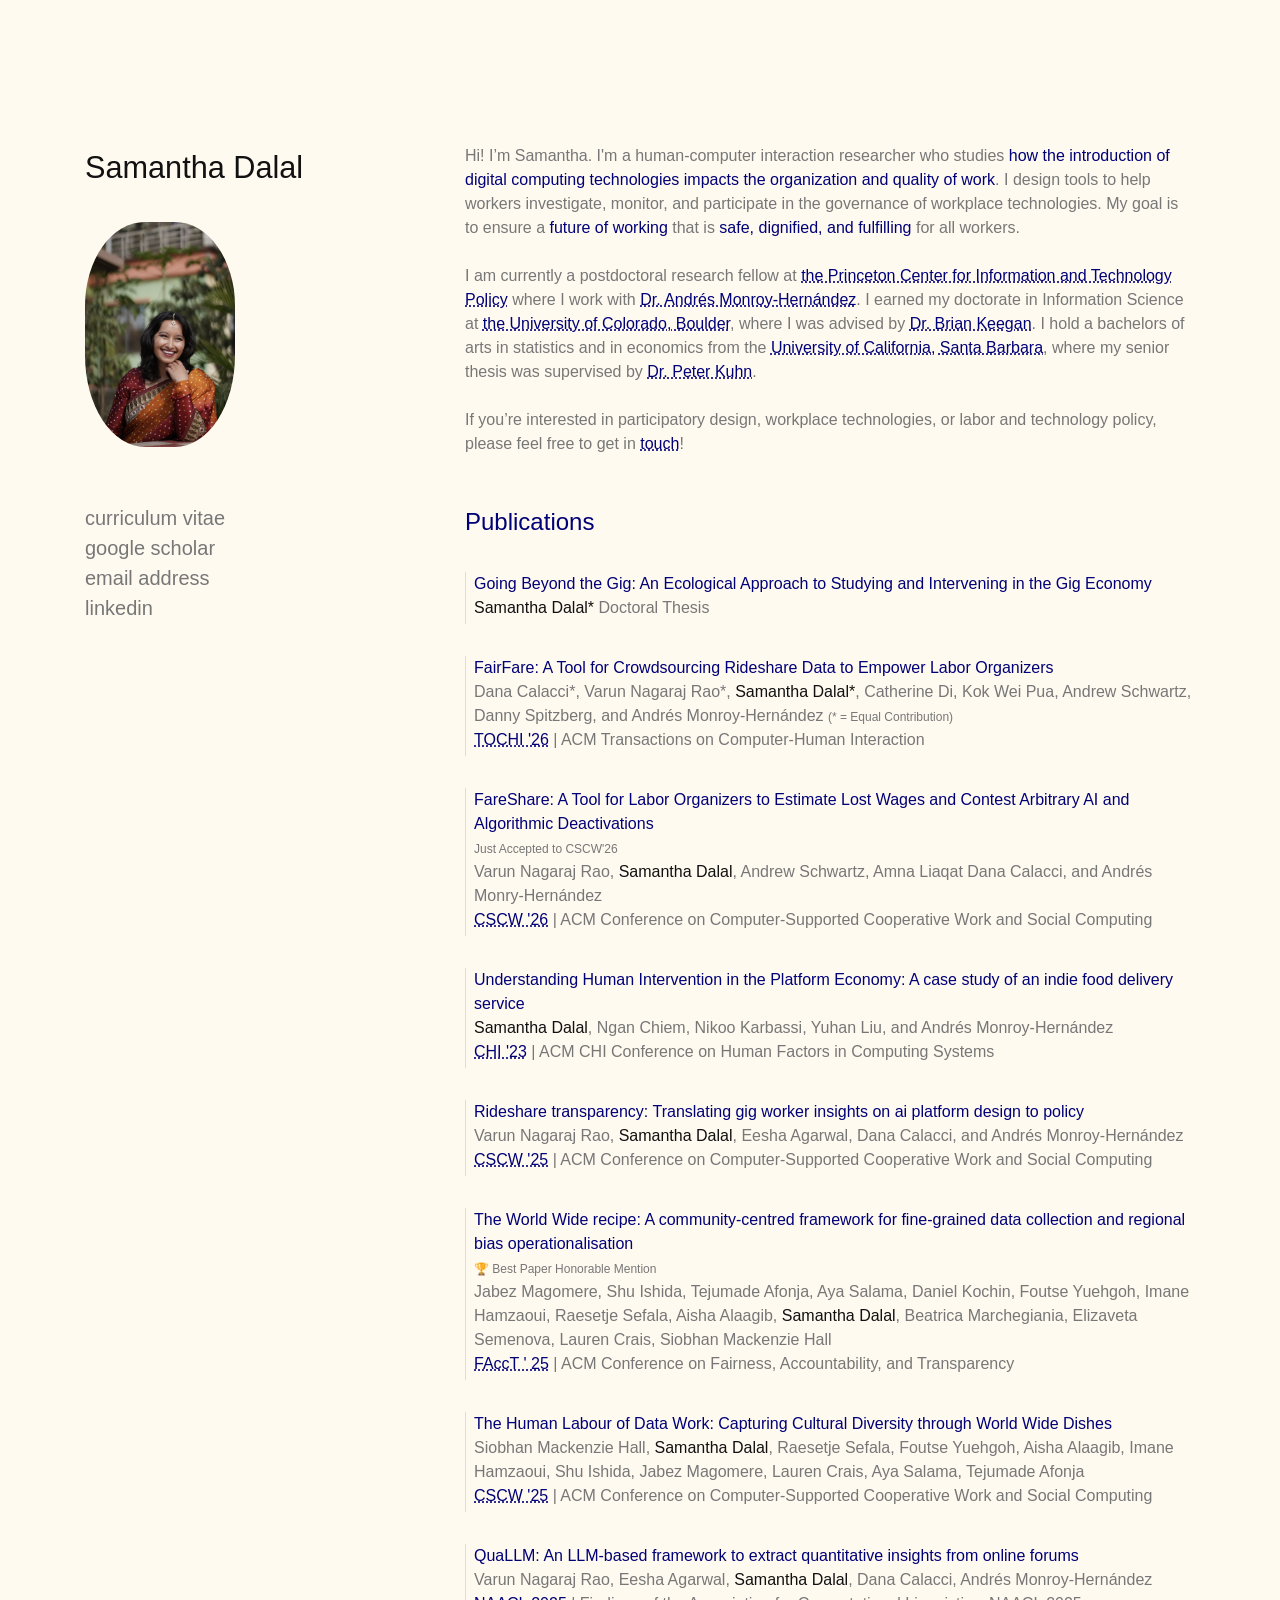
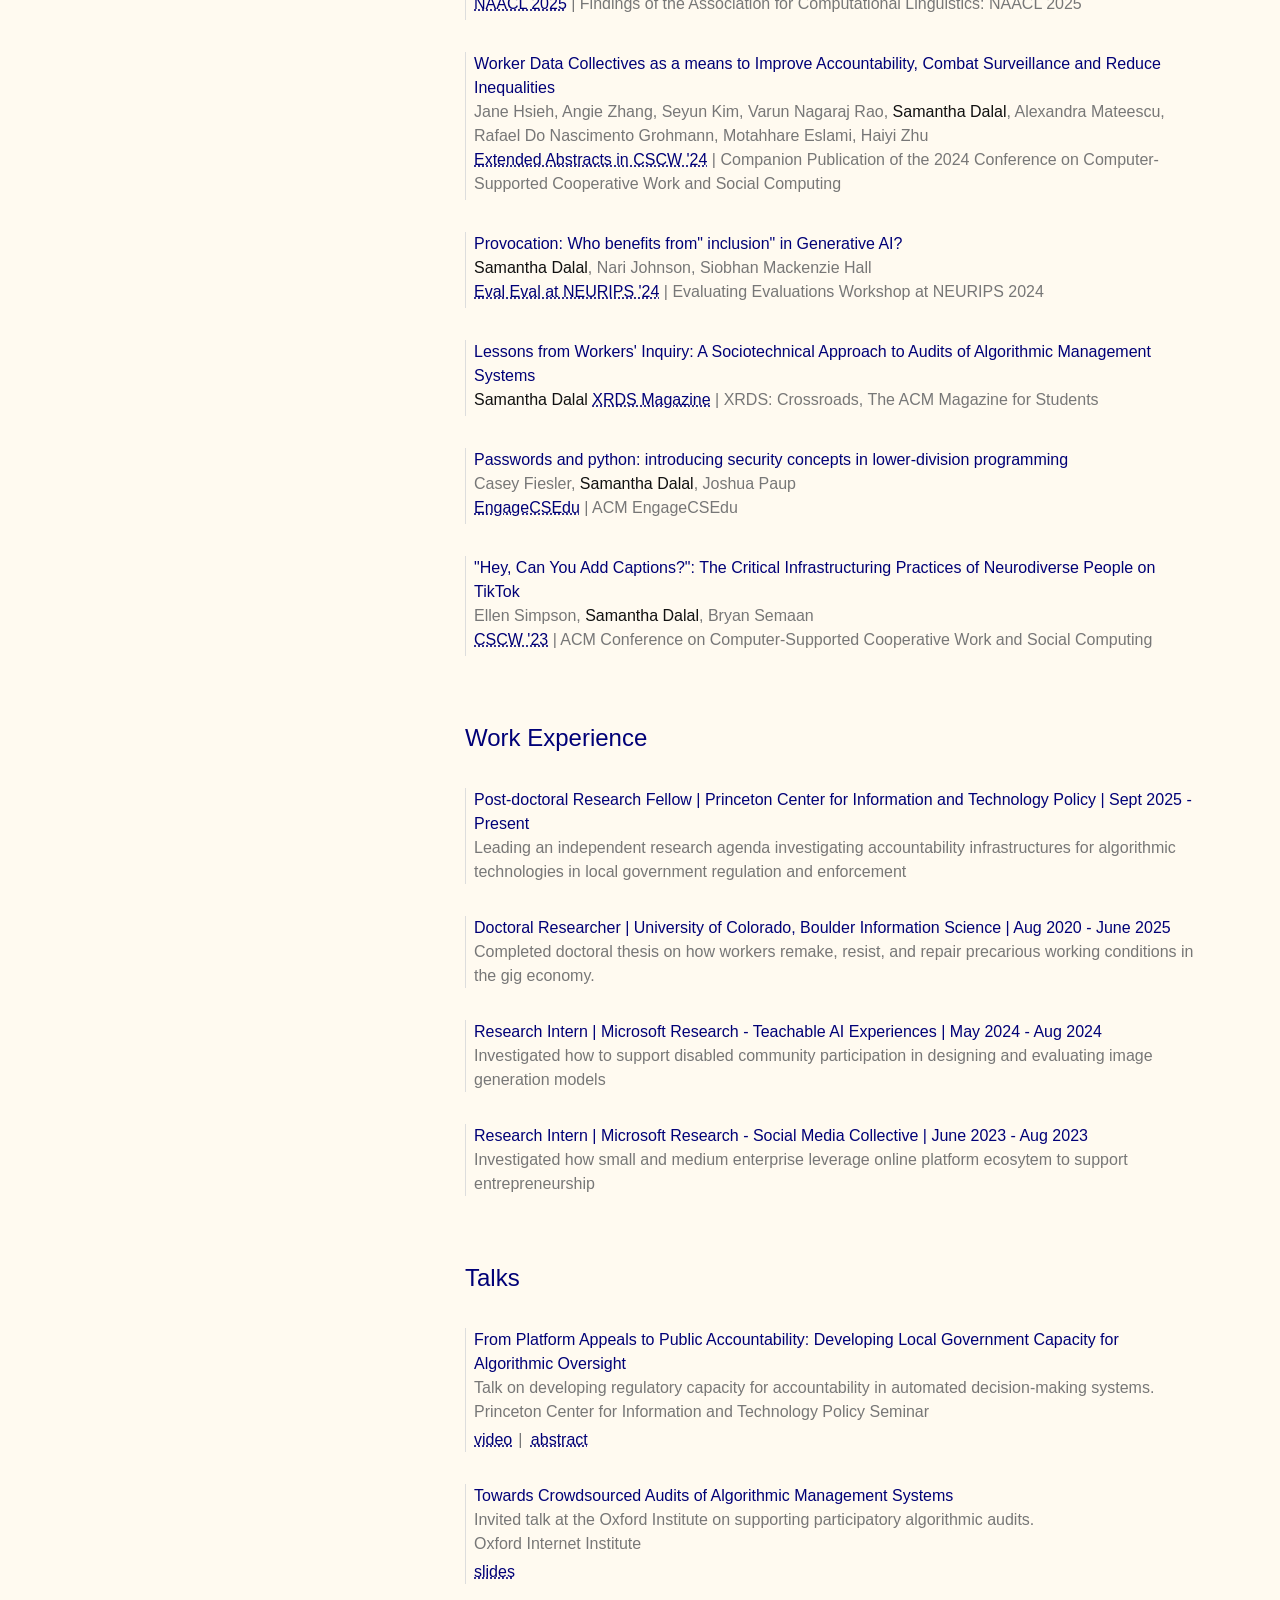
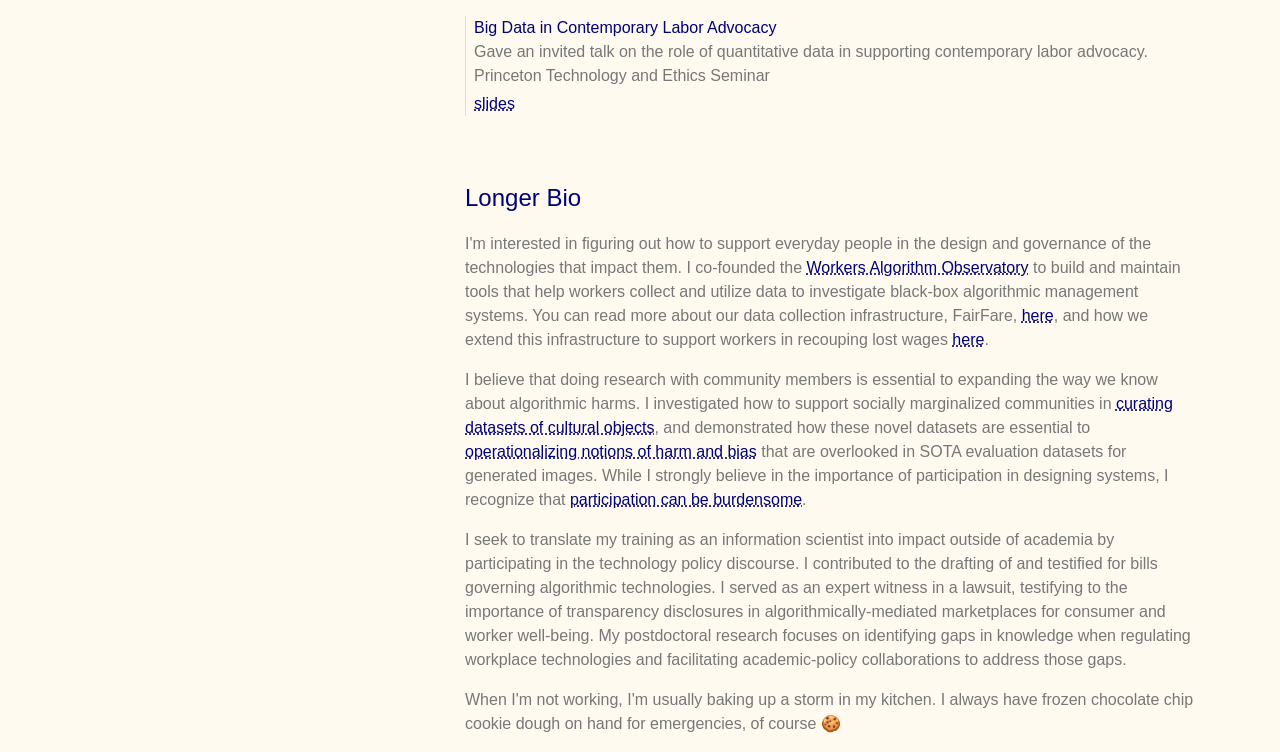
==== commit d9869408: "Update index.html" ====
--- a/index.html
+++ b/index.html
@@ -63,7 +63,14 @@
               free to get in <a class="in-text" href="mailto:sd3765@princeton.edu">touch</a>!
 
                  <p class="header pt-5">Publications</p>
-                 <div class="py-2">
+                <div class="py-2">
+                 <p class="paper my-2 pl-2">
+                     <a class="papertitle" href="https://www.proquest.com/docview/3244165029?pq-origsite=gscholar&fromopenview=true&sourcetype=Dissertations%20&%20Theses" target="_blank">Going Beyond the Gig: An Ecological Approach to Studying and Intervening in the Gig Economy</a><br>
+                     <span class="thisauthor">Samantha Dalal*</span>
+                     <span class="conf">Doctoral Thesis</span><br>
+                 </p>
+                 </div>   
+                <div class="py-2">
                  <p class="paper my-2 pl-2">
                      <a class="papertitle" href="https://dl.acm.org/doi/10.1145/3769680" target="_blank">FairFare: A Tool for Crowdsourcing Rideshare Data to Empower Labor Organizers</a><br>
                      Dana Calacci*, Varun Nagaraj Rao*, <span class="thisauthor">Samantha Dalal*</span>, Catherine Di, Kok Wei Pua, Andrew Schwartz,
@@ -157,7 +164,33 @@
                      <span class="conf"><a class="confshort" href="https://evalevalai.com/about/">CSCW '23</a> | ACM Conference on Computer-Supported Cooperative Work
                        and Social Computing</span> <br>
                  </p></div>
-
+              
+                 <p class="header pt-5">Work Experience</p>
+                 <div class="py-2">
+                 <p class="paper my-2 pl-2">
+                     <span class="papertitle">Post-doctoral Research Fellow | Princeton Center for Information and Technology Policy | Sept 2025 - Present</span><br>
+                     Leading an independent research agenda investigating accountability infrastructures for algorithmic technologies in local government regulation and enforcement
+                 </p>
+                 </div>
+                <div class="py-2">
+                 <p class="paper my-2 pl-2">
+                     <span class="papertitle">Doctoral Researcher | University of Colorado, Boulder Information Science | Aug 2020 - June 2025</span><br>
+                     Completed doctoral thesis on how workers remake, resist, and repair precarious working conditions in the gig economy. 
+                 </p>
+                 </div>
+                 <div class="py-2">
+                 <p class="paper my-2 pl-2">
+                     <span class="papertitle">Research Intern | Microsoft Research - Teachable AI Experiences | May 2024 - Aug 2024</span><br>
+                     Investigated how to support disabled community participation in designing and evaluating image generation models
+                 </p>
+                 </div>
+              <div class="py-2">
+                 <p class="paper my-2 pl-2">
+                     <span class="papertitle">Research Intern | Microsoft Research - Social Media Collective | June 2023 - Aug 2023</span><br>
+                     Investigated how small and medium enterprise leverage online platform ecosytem to support entrepreneurship
+                 </p>
+                 </div>
+              
                  <p class="header pt-5">Talks</p>
                  <div class="py-2">
                  <p class="paper my-2 pl-2">
@@ -185,6 +218,7 @@
                      <a class="tag" href="https://docs.google.com/presentation/d/1siR7y8vkJG3952lt1guDKKy-6BH_TOC6rpx02Fp31NY/edit?usp=sharing" target="_blank">slides</a>
                  </p>
                  </div>
+              
           
           <p class="header pt-5">Longer Bio</p>
            <p>
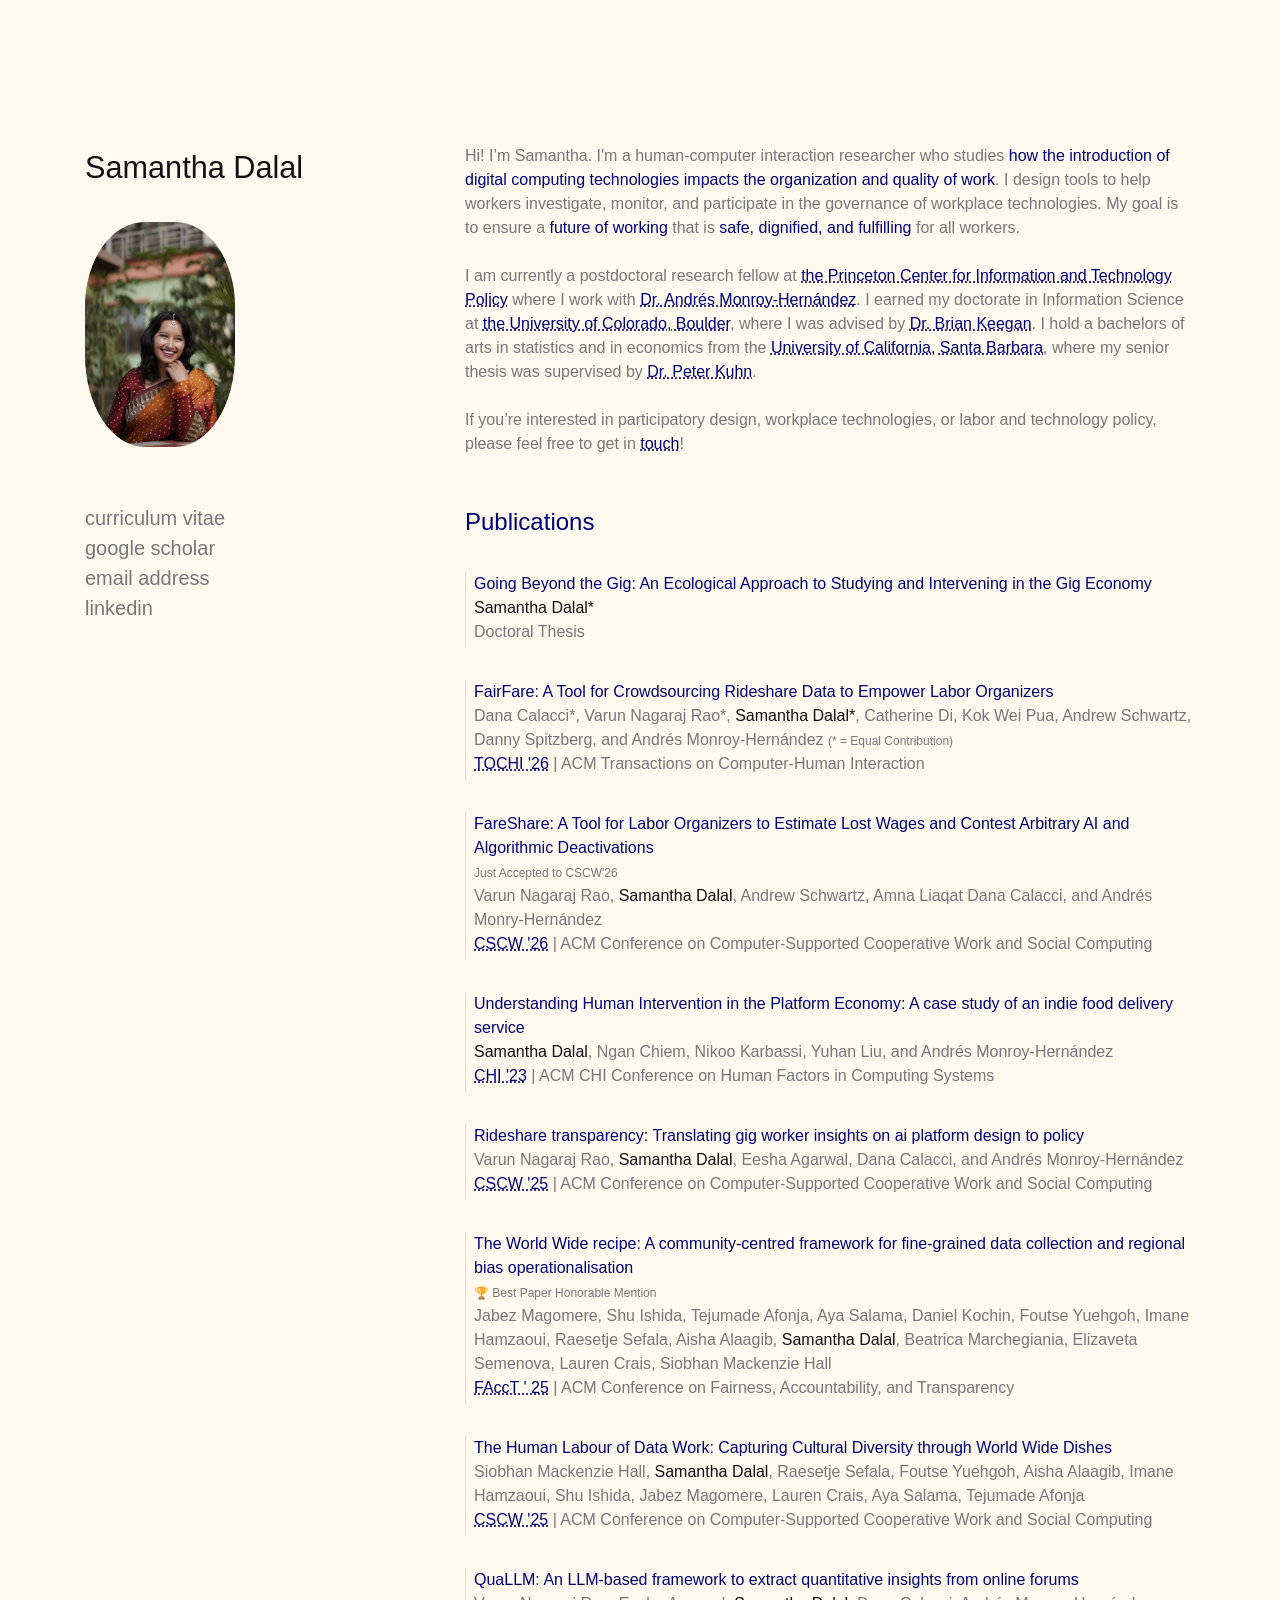
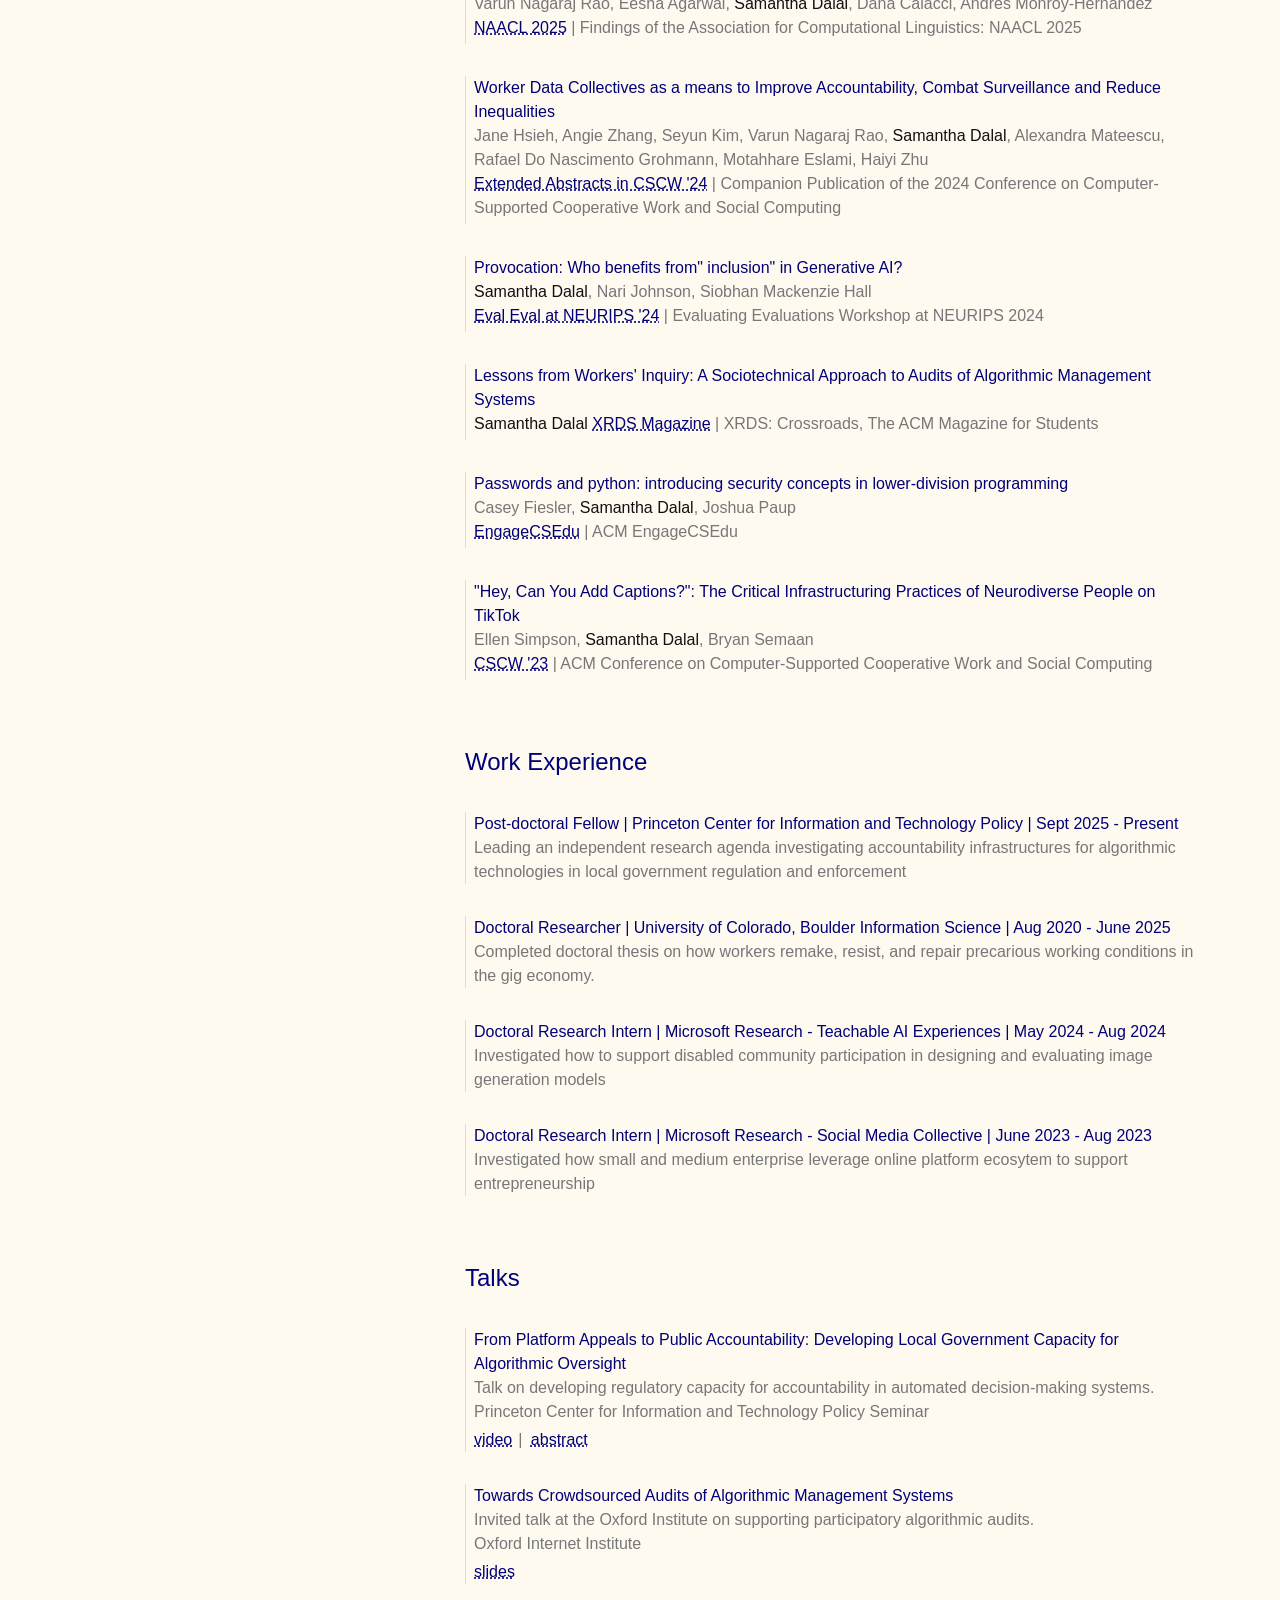
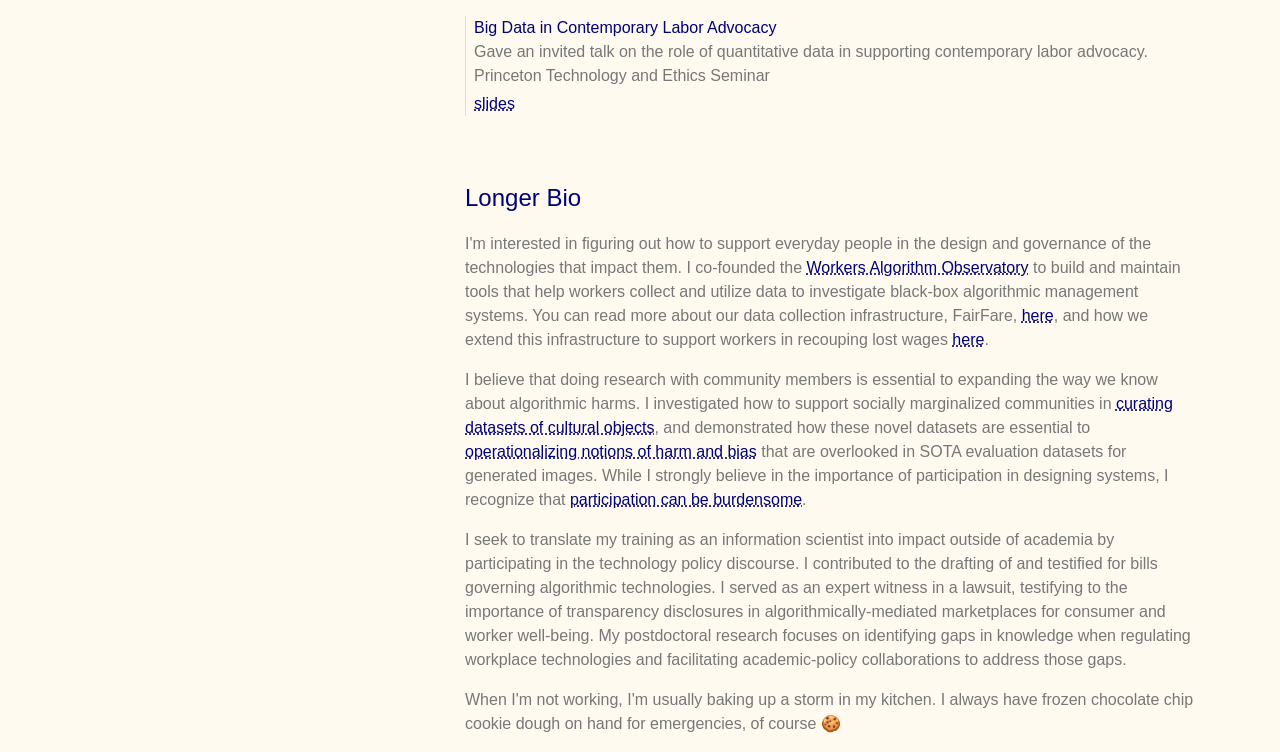
==== commit b794cba6: "Update index.html" ====
--- a/index.html
+++ b/index.html
@@ -66,7 +66,7 @@
                 <div class="py-2">
                  <p class="paper my-2 pl-2">
                      <a class="papertitle" href="https://www.proquest.com/docview/3244165029?pq-origsite=gscholar&fromopenview=true&sourcetype=Dissertations%20&%20Theses" target="_blank">Going Beyond the Gig: An Ecological Approach to Studying and Intervening in the Gig Economy</a><br>
-                     <span class="thisauthor">Samantha Dalal*</span>
+                     <span class="thisauthor">Samantha Dalal*</span><br>
                      <span class="conf">Doctoral Thesis</span><br>
                  </p>
                  </div>   
@@ -168,7 +168,7 @@
                  <p class="header pt-5">Work Experience</p>
                  <div class="py-2">
                  <p class="paper my-2 pl-2">
-                     <span class="papertitle">Post-doctoral Research Fellow | Princeton Center for Information and Technology Policy | Sept 2025 - Present</span><br>
+                     <span class="papertitle">Post-doctoral Fellow | Princeton Center for Information and Technology Policy | Sept 2025 - Present</span><br>
                      Leading an independent research agenda investigating accountability infrastructures for algorithmic technologies in local government regulation and enforcement
                  </p>
                  </div>
@@ -180,13 +180,13 @@
                  </div>
                  <div class="py-2">
                  <p class="paper my-2 pl-2">
-                     <span class="papertitle">Research Intern | Microsoft Research - Teachable AI Experiences | May 2024 - Aug 2024</span><br>
+                     <span class="papertitle">Doctoral Research Intern | Microsoft Research - Teachable AI Experiences | May 2024 - Aug 2024</span><br>
                      Investigated how to support disabled community participation in designing and evaluating image generation models
                  </p>
                  </div>
               <div class="py-2">
                  <p class="paper my-2 pl-2">
-                     <span class="papertitle">Research Intern | Microsoft Research - Social Media Collective | June 2023 - Aug 2023</span><br>
+                     <span class="papertitle">Doctoral Research Intern | Microsoft Research - Social Media Collective | June 2023 - Aug 2023</span><br>
                      Investigated how small and medium enterprise leverage online platform ecosytem to support entrepreneurship
                  </p>
                  </div>
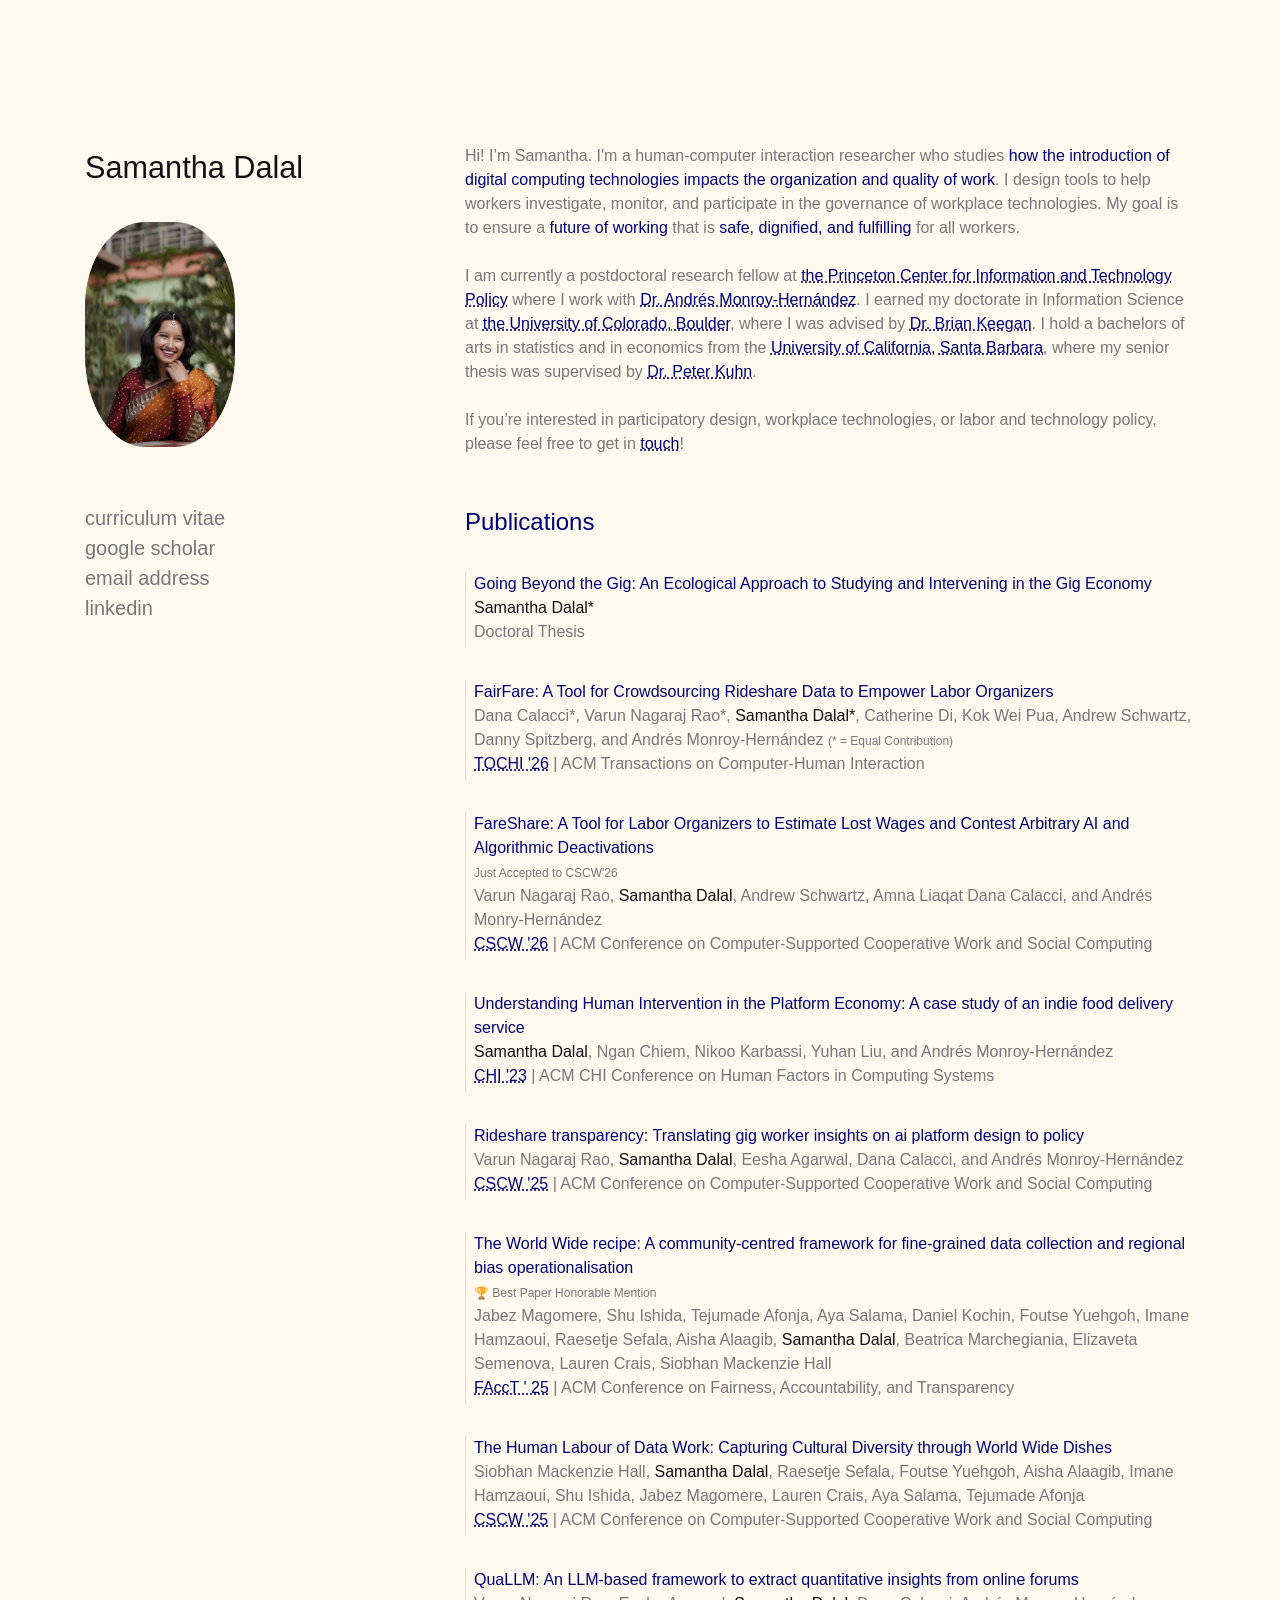
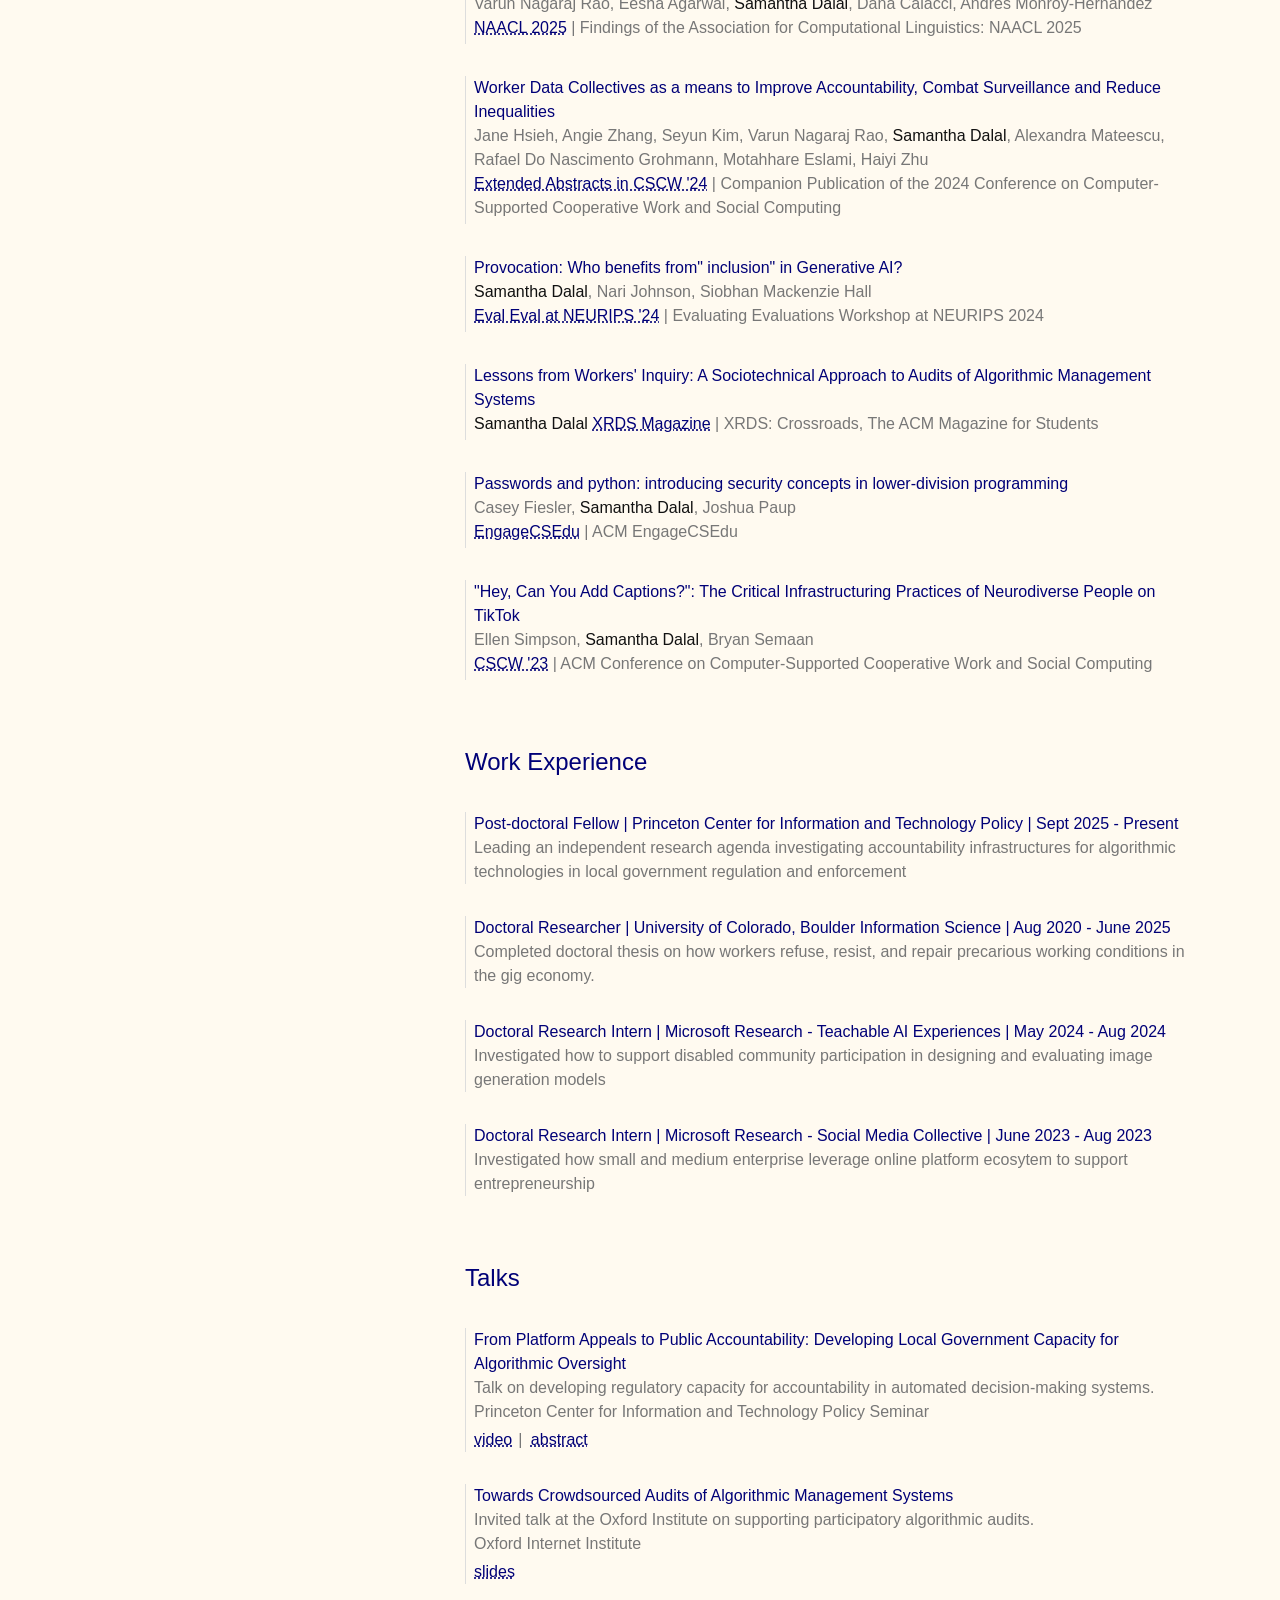
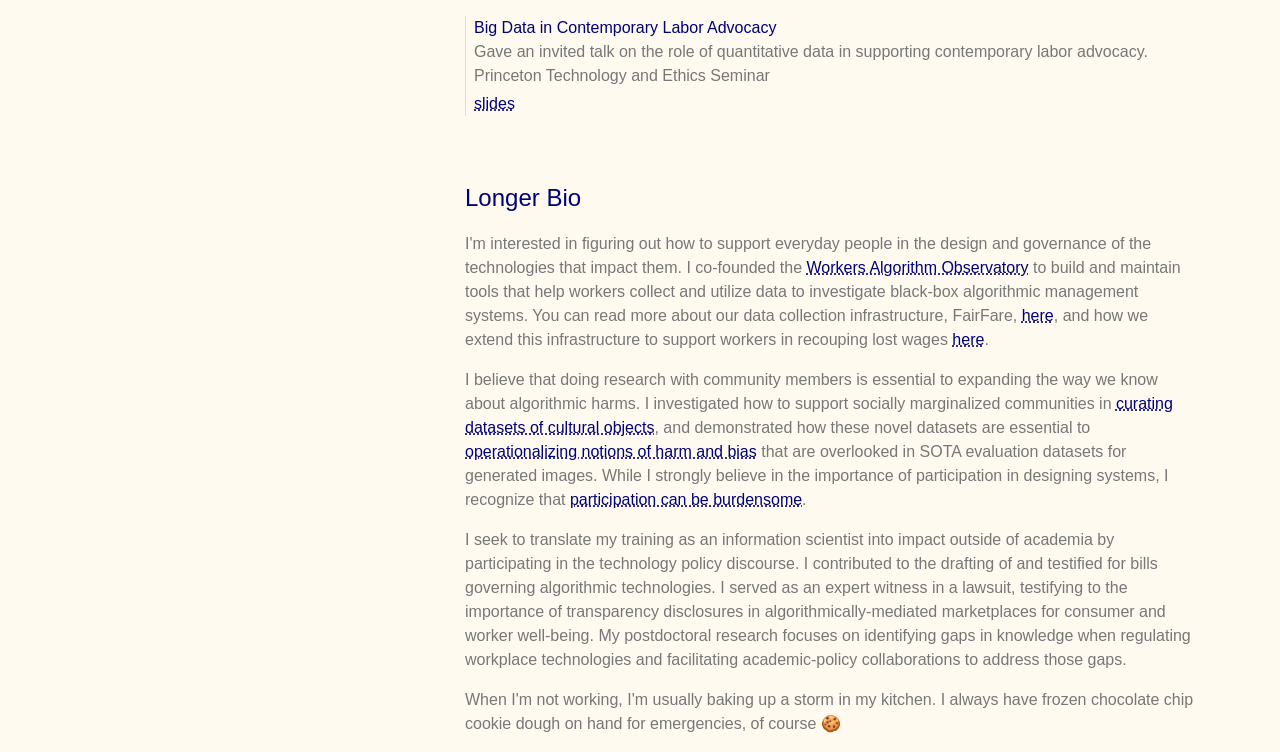
==== commit e5b9a873: "Update index.html" ====
--- a/index.html
+++ b/index.html
@@ -175,7 +175,7 @@
                 <div class="py-2">
                  <p class="paper my-2 pl-2">
                      <span class="papertitle">Doctoral Researcher | University of Colorado, Boulder Information Science | Aug 2020 - June 2025</span><br>
-                     Completed doctoral thesis on how workers remake, resist, and repair precarious working conditions in the gig economy. 
+                     Completed doctoral thesis on how workers refuse, resist, and repair precarious working conditions in the gig economy. 
                  </p>
                  </div>
                  <div class="py-2">
